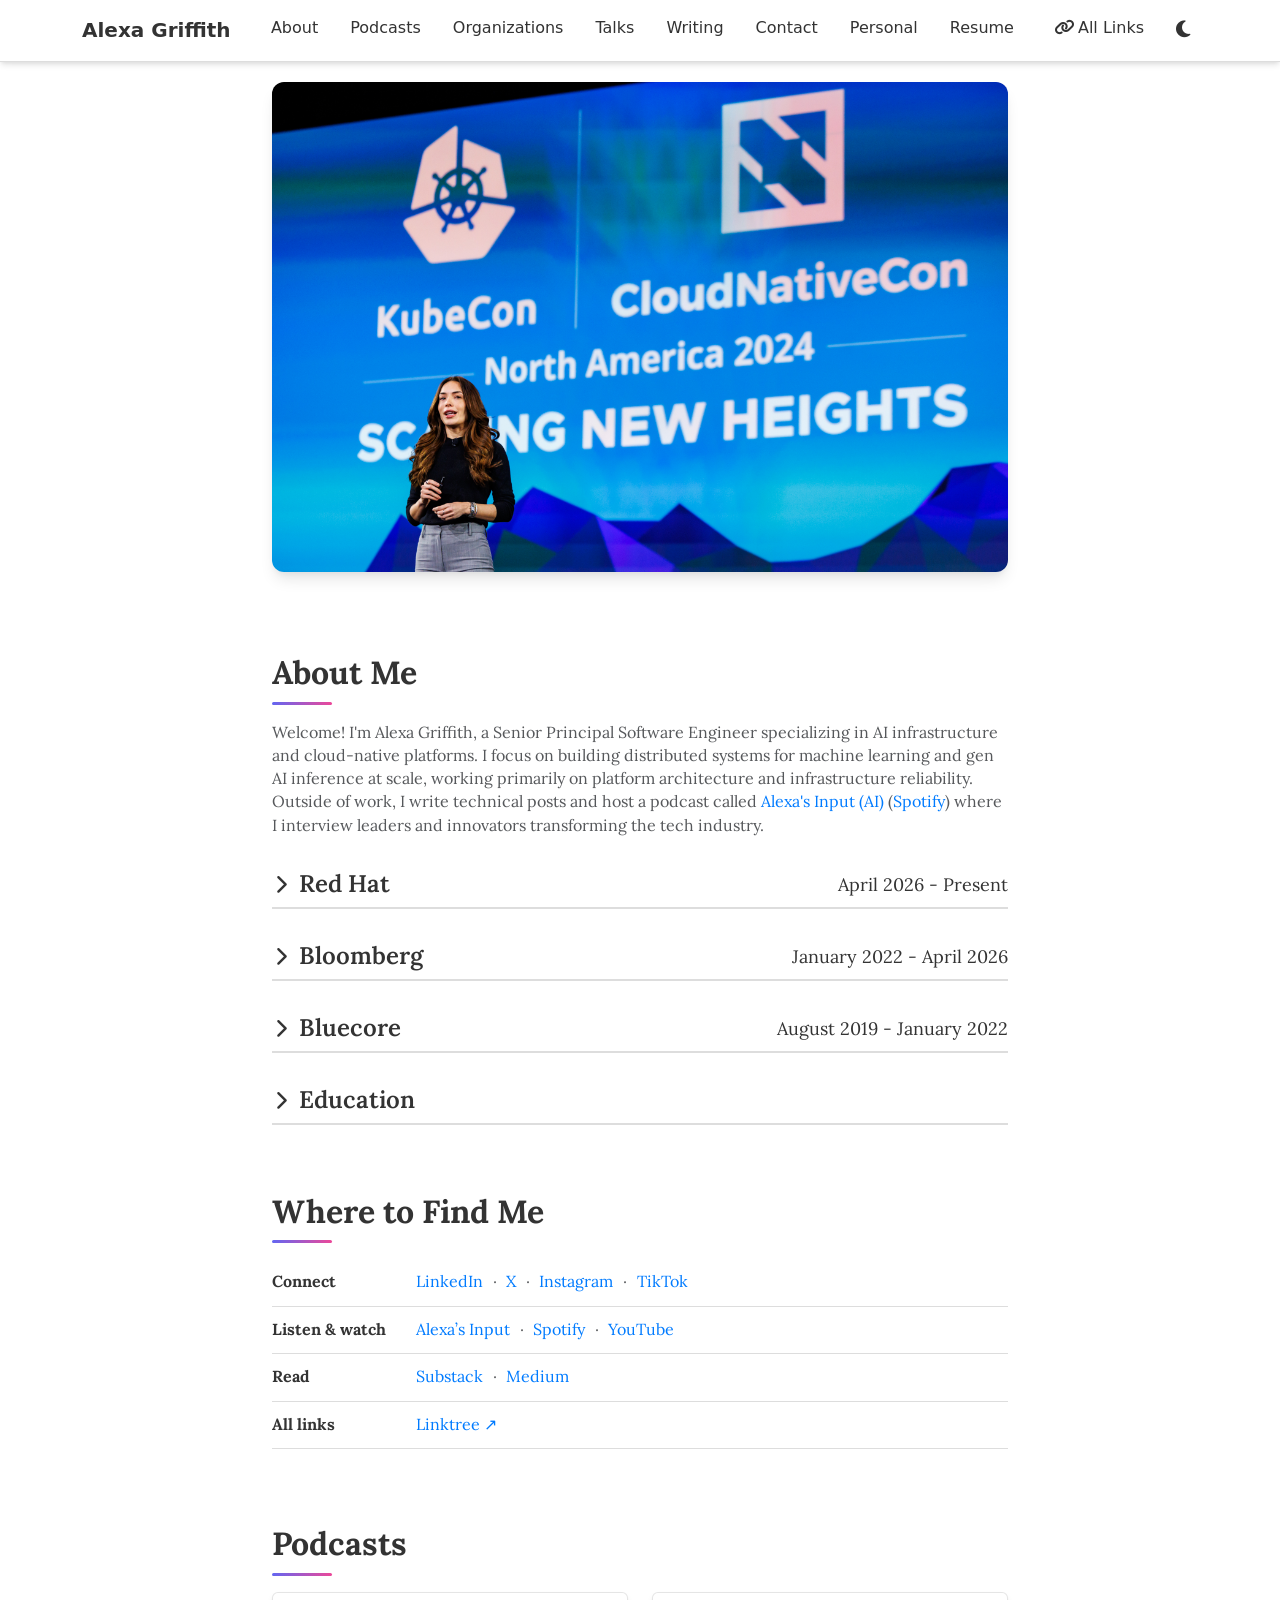
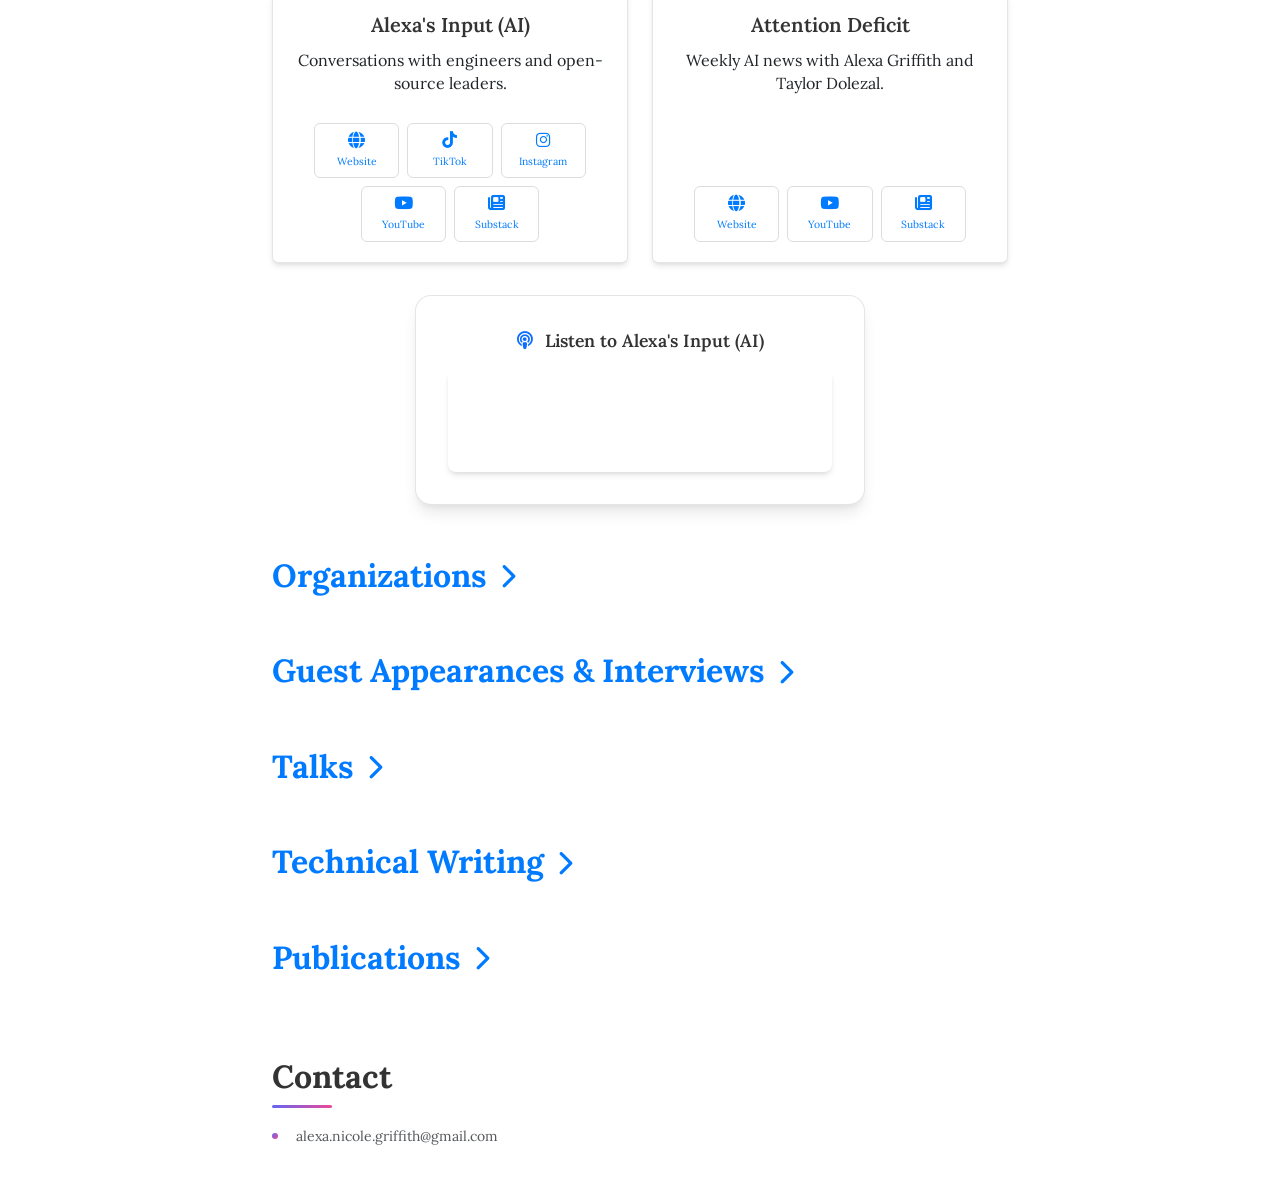
==== index.html @ c09c1764 "Center podcast cards and balance social button rows" ====
<!DOCTYPE html>
<html lang="en">

<head>
    <meta charset="utf-8">
    <meta name="viewport" content="width=device-width, initial-scale=1.0, shrink-to-fit=no">
    <title>Alexa Griffith - Senior Principal Software Engineer | Red Hat AI Infrastructure</title>

    <!-- SEO Meta Tags -->
    <link rel="canonical" href="https://alexagriffith.com/">
    <meta name="description" content="Alexa Griffith is a Senior Principal Software Engineer at Red Hat specializing in AI infrastructure and distributed systems. CNCF TAG Infrastructure Tech Lead, KServe core contributor, conference keynote speaker, and host of Alexa's Input (AI) podcast.">
    <meta name="keywords" content="Alexa Griffith, AI Infrastructure, KServe, Kubernetes, Cloud Native, CNCF, Red Hat, Machine Learning, GenAI, LLM Inference, vLLM, Envoy AI Gateway, Platform Engineering, Distributed Systems">
    <meta name="author" content="Alexa Griffith">
    <meta name="robots" content="index, follow">

    <!-- Open Graph / Facebook -->
    <meta property="og:type" content="website">
    <meta property="og:url" content="https://alexagriffith.com/">
    <meta property="og:title" content="Alexa Griffith - AI Platform Engineer">
    <meta property="og:description" content="Senior Principal Software Engineer at Red Hat. Forward Deployed Engineer building production AI systems. CNCF TAG Infrastructure Tech Lead, KServe contributor, cloud-native expert.">
    <meta property="og:image" content="https://alexagriffith.com/assets/img/keynote-talking.jpg">

    <!-- Twitter -->
    <meta property="twitter:card" content="summary_large_image">
    <meta property="twitter:url" content="https://alexagriffith.com/">
    <meta property="twitter:title" content="Alexa Griffith - AI Platform Engineer">
    <meta property="twitter:description" content="Senior Principal Software Engineer at Red Hat. Forward Deployed Engineer building production AI systems. CNCF TAG Infrastructure Tech Lead, KServe contributor, cloud-native expert.">
    <meta property="twitter:image" content="https://alexagriffith.com/assets/img/keynote-talking.jpg">

    <!-- Favicons -->
    <link rel="icon" type="image/png" href="/favicon.png">
    <link rel="apple-touch-icon" sizes="180x180" href="/apple-touch-icon.png">

    <!-- Resource Hints for Performance -->
    <link rel="preconnect" href="https://fonts.googleapis.com">
    <link rel="preconnect" href="https://fonts.gstatic.com" crossorigin>
    <link rel="preconnect" href="https://cdn.jsdelivr.net">
    <link rel="dns-prefetch" href="https://cdnjs.cloudflare.com">

    <!-- Stylesheets -->
    <link href="https://cdn.jsdelivr.net/npm/bootstrap@5.3.3/dist/css/bootstrap.min.css" rel="stylesheet" integrity="sha384-QWTKZyjpPEjISv5WaRU9OFeRpok6YctnYmDr5pNlyT2bRjXh0JMhjY6hW+ALEwIH" crossorigin="anonymous">
    <link rel="stylesheet" href="https://cdnjs.cloudflare.com/ajax/libs/font-awesome/6.5.1/css/all.min.css" integrity="sha512-DTOQO9RWCH3ppGqcWaEA1BIZOC6xxalwEsw9c2QQeAIftl+Vegovlnee1c9QX4TctnWMn13TZye+giMm8e2LwA==" crossorigin="anonymous" referrerpolicy="no-referrer">
    <link rel="stylesheet" href="https://fonts.googleapis.com/css?family=Lora&display=swap">
    <link rel="stylesheet" href="assets/css/Article-Clean.css?v=20260914-balanced-icons">
    <link rel="stylesheet" href="assets/css/styles.css">

    <!-- Prevent flash of light mode on page load -->
    <script>
        (function() {
            const theme = localStorage.getItem('theme') ||
                         (window.matchMedia('(prefers-color-scheme: dark)').matches ? 'dark' : 'light');
            document.documentElement.setAttribute('data-bs-theme', theme);
        })();
    </script>

    <!-- Schema.org Structured Data -->
    <script type="application/ld+json">
    {
      "@context": "https://schema.org",
      "@type": "Person",
      "name": "Alexa Griffith",
      "alternateName": ["Alexa Nicole Griffith"],
      "jobTitle": "Senior Principal Software Engineer",
      "description": "Senior Principal Software Engineer specializing in AI infrastructure, cloud-native platforms, and machine learning systems at scale. CNCF TAG Infrastructure Tech Lead, KServe contributor, conference speaker, and technical podcast host.",
      "worksFor": {
        "@type": "Organization",
        "name": "Red Hat",
        "sameAs": "https://www.redhat.com"
      },
      "url": "https://alexagriffith.com",
      "image": "https://alexagriffith.com/assets/img/keynote-talking.jpg",
      "sameAs": [
        "https://www.linkedin.com/in/alexa-griffith/",
        "https://github.com/alexagriffith",
        "https://x.com/alexa_griffith_",
        "https://www.youtube.com/@alexasinput",
        "https://medium.com/@alexagriffith",
        "https://alexasinput.substack.com",
        "https://alexasinputai.com",
        "https://linktr.ee/alexagriffith"
      ],
      "knowsAbout": [
        "Artificial Intelligence",
        "AI Infrastructure",
        "Machine Learning",
        "GenAI",
        "LLM Inference",
        "Kubernetes",
        "KServe",
        "Cloud Native Computing",
        "Distributed Systems",
        "Software Engineering",
        "Envoy Gateway",
        "vLLM",
        "Platform Engineering"
      ],
      "hasOccupation": {
        "@type": "Occupation",
        "name": "Software Engineer",
        "occupationalCategory": "15-1252.00",
        "skills": "AI Infrastructure, Kubernetes, Distributed Systems, Machine Learning, GenAI"
      },
      "alumniOf": {
        "@type": "CollegeOrUniversity",
        "name": "University of Tennessee, Knoxville",
        "sameAs": "https://www.utk.edu"
      },
      "email": "alexa.nicole.griffith@gmail.com",
      "award": [
        "CNCF TAG Infrastructure Tech Lead",
        "SETCA 2019 Poster Award"
      ]
    }
    </script>
</head>

<body id="top">
    <!-- Skip to main content link for accessibility -->
    <a href="#main-content" class="skip-link visually-hidden-focusable">Skip to main content</a>

    <!-- Sticky Navigation Bar -->
    <nav class="navbar navbar-expand-lg sticky-top" id="mainNav">
        <div class="container">
            <a class="navbar-brand" href="#top">Alexa Griffith</a>
            <button class="navbar-toggler" type="button" data-bs-toggle="collapse" data-bs-target="#navbarNav" aria-controls="navbarNav" aria-expanded="false" aria-label="Toggle navigation">
                <span class="navbar-toggler-icon"></span>
            </button>
            <div class="collapse navbar-collapse" id="navbarNav">
                <ul class="navbar-nav ms-auto">
                    <li class="nav-item"><a class="nav-link" href="#about">About</a></li>
                    <li class="nav-item"><a class="nav-link" href="#podcasts">Podcasts</a></li>
                    <li class="nav-item"><a class="nav-link" href="#organizations">Organizations</a></li>
                    <li class="nav-item"><a class="nav-link" href="#talks">Talks</a></li>
                    <li class="nav-item"><a class="nav-link" href="#writing">Writing</a></li>
                    <li class="nav-item"><a class="nav-link" href="#contact">Contact</a></li>
                    <li class="nav-item"><a class="nav-link" href="personal.html">Personal</a></li>
                    <li class="nav-item"><a class="nav-link" href="resume.html">Resume</a></li>
                    <li class="nav-item"><a class="nav-link btn btn-outline-primary btn-sm ms-2 px-3" href="https://linktr.ee/alexagriffith" target="_blank" rel="noopener"><i class="fas fa-link me-1"></i>All Links</a></li>
                    <li class="nav-item">
                        <button class="btn btn-sm" onclick="toggleTheme()" id="themeToggle" aria-label="Toggle dark mode">
                            <i class="fas fa-moon"></i>
                        </button>
                    </li>
                </ul>
            </div>
        </div>
    </nav>

    <div class="article-clean" role="main" id="main-content">
        <div class="container">
            <div class="row">
                <div class="col-lg-10 col-xl-8 offset-lg-1 offset-xl-2">
                    <div class="intro">
                        <img class="img-fluid" src="assets/img/keynote-talking.jpg" alt="Alexa Griffith speaking at a conference">
                    </div>
                    <div class="text">
                        <h2 id="about">About Me</h2>
                        <p> Welcome! I'm Alexa Griffith, a Senior Principal Software Engineer specializing in AI infrastructure and cloud-native platforms. I focus on building distributed systems for machine learning and gen AI inference at scale, working primarily on platform architecture and infrastructure reliability. Outside of work, I write technical posts and host a podcast called <a href="https://alexasinputai.com">Alexa's Input (AI)</a> (<a href="https://open.spotify.com/show/1tnV8Qk6SEw1Dr9Tqikr0H">Spotify</a>) where I interview leaders and innovators transforming the tech industry. </p>

                        <h3><button class="section-toggle about-toggle" type="button" data-bs-toggle="collapse" data-bs-target="#redHatContent" aria-expanded="false" aria-controls="redHatContent"><i class="fas fa-chevron-down toggle-icon" aria-hidden="true"></i> Red Hat <span class="experience-date">April 2026 - Present</span></button></h3>
                        <div class="collapse" id="redHatContent">
                            <p> I'm currently at Red Hat as a Senior Principal Software Engineer and Forward Deployed Engineer, working directly with engineering teams to design, optimize, and operate production AI systems in real-world environments. I build and deploy large-scale LLM inference systems, focusing on distributed serving, optimization, and inference infrastructure using open source tools like <a href="https://github.com/vllm-project/vllm">vLLM</a>, <a href="https://llm-d.ai/">llm-d</a>, <a href="https://github.com/kserve/kserve">KServe</a>, and <a href="https://theagentrouter.ai/">Envoy AI Gateway</a>. </p>
                        </div>

                        <h3><button class="section-toggle about-toggle" type="button" data-bs-toggle="collapse" data-bs-target="#bloombergContent" aria-expanded="false" aria-controls="bloombergContent"><i class="fas fa-chevron-down toggle-icon" aria-hidden="true"></i> Bloomberg <span class="experience-date">January 2022 - April 2026</span></button></h3>
                        <div class="collapse" id="bloombergContent">
                            <p> At Bloomberg, I was on the AI Inference Platform team, focused on building platforms that help teams deploy and serve machine learning and gen AI models at scale. My main work involved <a href="https://github.com/kserve/kserve">KServe</a>, a CNCF project for serving predictive and GenAI models on Kubernetes, and <a href="https://theagentrouter.ai/">Envoy AI Gateway</a>, which manages traffic routing for AI services. </p>
                        </div>

                        <h3><button class="section-toggle about-toggle" type="button" data-bs-toggle="collapse" data-bs-target="#bluecoreContent" aria-expanded="false" aria-controls="bluecoreContent"><i class="fas fa-chevron-down toggle-icon" aria-hidden="true"></i> Bluecore <span class="experience-date">August 2019 - January 2022</span></button></h3>
                        <div class="collapse" id="bluecoreContent">
                            <p> At Bluecore in NYC, I started out helping data scientists operationalize their models. I maintained Airflow, built DAG workflows, and worked on their recommendations service. Later, I joined a new Analytics Infrastructure team where I built a high-throughput, low-latency Go API on Kubernetes, implemented authentication for microservices, and designed and built features for the streaming platform. </p>
                        </div>

                        <h3><button class="section-toggle about-toggle" type="button" data-bs-toggle="collapse" data-bs-target="#educationContent" aria-expanded="false" aria-controls="educationContent"><i class="fas fa-chevron-down toggle-icon" aria-hidden="true"></i> Education</button></h3>
                        <div class="collapse" id="educationContent">
                            <p> I graduated magna cum laude in Honors Chemistry (American Chemical Society certified) and a minor in Spanish from the University of Tennessee, Knoxville in May 2019. I was a Melaven-Rhenium Scholar and <a href="https://studentsuccess.utk.edu/urf/getting-started/find-opportunities/meet-the-2017-research-in-arts-scholars/">2017 Research in Arts Scholar</a>. During undergrad, I worked on computational chemistry research with <a href="https://vogiatzis.utk.edu/">Dr. Konstantinos Vogiatzis</a>, focusing on quantum chemistry methods and computational modeling. I conducted interdisciplinary research on the chemistry of blue pigments inspired by studying art history in Paris. I also interned at Oak Ridge National Lab through the <a href="https://science.osti.gov/wdts/suli">DOE SULI program</a> with <a href="https://www.ornl.gov/staff-profile/dmytro-bykov">Dr. Dmytro Bykov</a>, where my research on enzyme catalysis resulted in a <a href="https://pubs.rsc.org/en/content/articlelanding/2022/cp/d2cp02124b">published paper in Physical Chemistry Chemical Physics</a> and won a <a href="https://chem.utk.edu/chemistry-department-hosts-2019-setca-meeting/">SETCA 2019 Poster Award</a>, and at Technische Universität Kaiserslautern in Germany through the <a href="https://www.daad.de/rise/en/rise-germany/find-an-internship/">DAAD RISE program</a> with the <a href="https://chem.rptu.de/en/wgs/ag-van-wuellen">van Wüllen research group</a>. </p>
                        </div>

                        <h2>Where to Find Me</h2>
                        <table class="find-me-table" aria-label="Where to find Alexa Griffith">
                            <tbody>
                                <tr><th scope="row">Connect</th><td><a href="https://www.linkedin.com/in/alexa-griffith/">LinkedIn</a> <span aria-hidden="true">·</span> <a href="https://x.com/alexa_griffith_">X</a> <span aria-hidden="true">·</span> <a href="https://www.instagram.com/alexasinput/">Instagram</a> <span aria-hidden="true">·</span> <a href="https://www.tiktok.com/@alexasinput">TikTok</a></td></tr>
                                <tr><th scope="row">Listen &amp; watch</th><td><a href="https://alexasinputai.com">Alexa’s Input</a> <span aria-hidden="true">·</span> <a href="https://open.spotify.com/show/1tnV8Qk6SEw1Dr9Tqikr0H">Spotify</a> <span aria-hidden="true">·</span> <a href="https://www.youtube.com/@alexasinput">YouTube</a></td></tr>
                                <tr><th scope="row">Read</th><td><a href="https://alexasinput.substack.com">Substack</a> <span aria-hidden="true">·</span> <a href="https://medium.com/@alexagriffith">Medium</a></td></tr>
                                <tr><th scope="row">All links</th><td><a href="https://linktr.ee/alexagriffith">Linktree ↗</a></td></tr>
                            </tbody>
                        </table>

                        <h2 id="podcasts">Podcasts</h2>
                        <div class="podcast-cards">
                            <section class="card" aria-labelledby="alexas-input-title">
                                <div class="card-body">
                                    <h3 class="card-title" id="alexas-input-title">Alexa's Input (AI)</h3>
                                    <p>Conversations with engineers and open-source leaders.</p>
                                    <div class="podcast-socials" aria-label="Alexa&#x27;s Input links">
                                        <a href="https://alexasinputai.com" class="podcast-social" aria-label="Alexa&#x27;s Input on Website" title="Website"><i class="fas fa-globe" aria-hidden="true"></i><span>Website</span></a>
                                        <a href="https://www.tiktok.com/@alexasinput" class="podcast-social" aria-label="Alexa&#x27;s Input on TikTok" title="TikTok"><i class="fab fa-tiktok" aria-hidden="true"></i><span>TikTok</span></a>
                                        <a href="https://www.instagram.com/alexasinput/" class="podcast-social" aria-label="Alexa&#x27;s Input on Instagram" title="Instagram"><i class="fab fa-instagram" aria-hidden="true"></i><span>Instagram</span></a>
                                        <a href="https://www.youtube.com/@alexasinput" class="podcast-social" aria-label="Alexa&#x27;s Input on YouTube" title="YouTube"><i class="fab fa-youtube" aria-hidden="true"></i><span>YouTube</span></a>
                                        <a href="https://alexasinput.substack.com" class="podcast-social" aria-label="Alexa&#x27;s Input on Substack" title="Substack"><i class="fas fa-newspaper" aria-hidden="true"></i><span>Substack</span></a>
                                    </div>
                                </div>
                            </section>
                            <section class="card" aria-labelledby="attention-deficit-title">
                                <div class="card-body">
                                    <h3 class="card-title" id="attention-deficit-title">Attention Deficit</h3>
                                    <p>Weekly AI news with Alexa Griffith and Taylor Dolezal.</p>
                                    <div class="podcast-socials" aria-label="Attention Deficit links">
                                        <a href="https://attentiondeficit.ai" class="podcast-social" aria-label="Attention Deficit on Website" title="Website"><i class="fas fa-globe" aria-hidden="true"></i><span>Website</span></a>
                                        <a href="https://www.youtube.com/@AttentionDeficitAI" class="podcast-social" aria-label="Attention Deficit on YouTube" title="YouTube"><i class="fab fa-youtube" aria-hidden="true"></i><span>YouTube</span></a>
                                        <a href="https://attentiondeficitpod.substack.com" class="podcast-social" aria-label="Attention Deficit on Substack" title="Substack"><i class="fas fa-newspaper" aria-hidden="true"></i><span>Substack</span></a>
                                    </div>
                                </div>
                            </section>
                        </div>
                        <div class="podcast-embed-container">
                            <div class="podcast-embed-card">
                                <div class="podcast-embed-header mb-3">
                                    <i class="fas fa-podcast text-primary" aria-hidden="true"></i>
                                    <span class="ms-2 fw-semibold">Listen to Alexa's Input (AI)</span>
                                </div>
                                <iframe title="Listen to Alexa's Input (AI)" src="https://anchor.fm/alexagriffith/embed" height="102" width="100%" loading="lazy" class="podcast-player"></iframe>
                            </div>
                        </div>

                        <h2 id="organizations">
                            <a class="section-toggle" data-bs-toggle="collapse" href="#organizationsContent" role="button" aria-expanded="false" aria-controls="organizationsContent">
                                Organizations <i class="fas fa-chevron-down toggle-icon"></i>
                            </a>
                        </h2>
                        <div class="collapse" id="organizationsContent">
                            <ul>
                                <li> <a href="https://merge-forward.github.io/ambassador/ambassadors/alexa-griffith.html"> Ambassador - Merge Forward </a> </li>
                                <li> <a href="https://tetrate.ai/buildathon"> Judge - Tetrate Buildathon (June 2026)  </a> </li>
                                <li> <a href="https://events.linuxfoundation.org/kubecon-cloudnativecon-north-america/"> Program Committee Member - Cloud Native AI + Inference Day (KubeCon + CloudNativeCon NA 2026)  </a> </li>
                                <li> <a href="https://www.lfopensource.cn/kubecon-cloudnativecon-openinfra-summit-pytorch-conference-china/"> Program Committee Member - AI + ML + Agentic AI + Data Systems Track (KubeCon + CloudNativeCon + OpenInfra Summit + PyTorch Conference China 2026)  </a> </li>
                                <li> <a href="https://events.linuxfoundation.org/kubecon-cloudnativecon-japan/"> Program Committee Member - AI + ML Track (Kubecon Japan 2026)  </a> </li>
                                <li> <a href="https://events.linuxfoundation.org/kubecon-cloudnativecon-europe/co-located-events/cloud-native-ai-kubeflow-day/"> Program Committee Member - Cloud Native AI + Kubeflow Day (Kubecon EU 2026)  </a> </li>
                                <li> <a href="https://github.com/cncf/toc/issues/1656#issuecomment-3103602987"> Technical Advisory Group (TAG) Infrastructure Tech Lead - CNCF  </a> </li>
                                <li> Advisory Panel Member - Cloud Native Platform Engineer (CNPE) Advisory Council </li>
                                <li> <a href="https://community.cncf.io/events/details/cncf-virtual-project-events-hosted-by-cncf-presents-virtual-envoycon-2025/"> Program Committee Member - EnvoyCon (Virtual) </a> </li>
                                <li> <a href="https://events.linuxfoundation.org/kubecon-cloudnativecon-north-america/co-located-events/cloud-native-kubernetes-ai-day/"> Program Committee Member - Cloud Native + Kubernetes AI Day (Kubecon NA 2025)  </a> </li>
                                <li> <a href="https://www.cncf.io/blog/2025/06/15/introducing-the-certified-cloud-native-platform-engineering-associate-cnpa-community-driven-certification-for-platform-engineers/"> Lead Subject Matter Expert - Cloud Native Platform Associate (CNPA) Advisory Council  </a> </li>
                            </ul>
                        </div>

                        <h2>
                            <a class="section-toggle" data-bs-toggle="collapse" href="#interviewsContent" role="button" aria-expanded="false" aria-controls="interviewsContent">
                                Guest Appearances & Interviews <i class="fas fa-chevron-down toggle-icon"></i>
                            </a>
                        </h2>
                        <div class="collapse" id="interviewsContent">
                            <ul>
                                <li> <a href="https://www.youtube.com/watch?v=Na25Ed-tAR8"> From Computational Chemistry to AI at Scale: Building Real AI Infrastructure [AI in NYC Show] </a> </li>
                                <li> <a href="https://youtu.be/SWtV2BxkA5s?si=LoXK2I_QgCP7vk3H">  Navigating the AI Era at Bloomberg [The AI Kubernetes Show] </a> </li>
                                <li> <a href="https://home.mlops.community/public/videos/kubernetes-ai-gateways-and-the-future-of-mlops"> Kubernetes, AI Gateways, and the Future of MLOps // Alexa Griffith // MLOps Podcast #294 </a> </li>
                                <li> <a href="https://youtu.be/v1LNHBkX7pI?si=rL4M8Q3OigGVrE-p"> The Road to KubeCon NA 2024: Alexa Griffith </a> </li>
                            </ul>
                        </div>

                        <h2 id="talks">
                            <a class="section-toggle" data-bs-toggle="collapse" href="#talksContent" role="button" aria-expanded="false" aria-controls="talksContent">
                                Talks <i class="fas fa-chevron-down toggle-icon"></i>
                            </a>
                        </h2>

                        <div class="collapse" id="talksContent">
                        <h3>2026</h3>
                        <ul>
                            <li> Fork Yeah: Choosing Your Own Adventure in Open Source - Alexa Griffith [Women+ in Open Source Forum, New York] </li>
                            <li> Embracing the Cringe: 7 Lessons from 70 Interviews - Alexa Griffith [Red Hat EMEA Remote Site Committee Lightning Talks] </li>
                            <li> <a href="https://www.meetup.com/new-york-site-reliability-engineering-tech-talks/events/313566093/?eventOrigin=group_calendar"> Dashboards & Dragons: Reliability Magic for AI Platforms - Alexa Griffith & Sal Furino </a> [Google SRE Meetup] </li>
                            <li> Tools Powering the Age of GenAI - Erica Hughberg (Tetrate) & Alexa Griffith (Red Hat) [Datum Alt Cloud Meetup] </li>
                        </ul>

                        <h3>2025</h3>
                        <ul>
                            <li> <a href="https://youtu.be/nlTk5q3MPZ4?si=Ok3uR2SYol5wtFlk"> Inference Awakens: Tools for the Age of GenAI - Alexa Griffith & Erica Hughberg </a> [Kubecon NA] </li>
                            <li> <a href="https://youtu.be/aWMB_7ksbkc?si=gqLnLJ8ZlG3T93Tk"> Dashboards & Dragons: Reliability Magic for AI Platforms - Alexa Griffith & Sal Furino </a> [SRECon EU] </li>
                            <li> <a href="https://youtu.be/TSub3PFwXPk?si=pX316dglzpUMcdlQ"> Keynote: Platform Alchemy: Transforming Kubernetes Into Generative AI Gold </a> [Kubecon Japan] </li>
                            <li> <a href="https://youtu.be/_9hZJXK6wrU?si=A8Wh7VW6q7KoOBSb"> Dashboards Dragons: Crafting SLOs To Tame the AI Platform Chaos - Alexa Griffith & Gavin Li </a> [KubeCrash Spring] </li>
                            <li> <a href="https://youtu.be/ngz-ZlvtZNs?si=WjhmbYqvl19nnZF8"> Serving the Future: KServe’s Next Chapter Hosting LLMs & GenAI Models - Alexa Griffith & Tessa Pham </a> [Kubecon EU AI Day] </li>
                            <li> <a href="https://youtu.be/8ta_zFiUG1s?si=ta7c_pibLHxjqydC"> The Explorer’s Guide To Cloud Native GenAI Platform Engineering - Max Körbächer & Alexa Griffith </a> [Kubecon EU] </li>
                            <li> <a href="https://youtu.be/KyoxaAtHi-c?si=E2ZJKVONZwl8SYcx"> Dashboards & Dragons: Crafting SLOs To Tame the AI Platform Chaos - Alexa Griffith & Ankita Chaudhari </a> [Kubecon EU] </li>
                        </ul>

                        <h3>2024</h3>
                        <ul>
                            <li> <a href="https://www.youtube.com/watch?v=do1viOk8nok"> Keynote: Centralizing & Simplifying Enterprise AI Workflows with Envoy AI Gateway </a> [Kubecon NA] </li>
                            <li> <a href="https://www.youtube.com/watch?v=a84mwXicpdc">  The Hitchhiker’s Guide to Kubernetes Platforms: Don’t Panic, Just Launch! </a> [Kubecon EU AI Day] </li>
                        </ul>

                        <h3>2023</h3>
                        <ul>
                            <li> <a href="https://youtu.be/Yg58lp_R0R4"> Kubernetes Wonderland: Adventures in Platform Building </a> [Kubecon China] </li>
                            <li> <a href="https://gracehoppercelebration.com/embed/"> Open Source Day Project: KServe </a> [Grace Hopper] </li>
                            <li> <a href="https://www.youtube.com/watch?v=f6jMix46ZD8"> Red Light, Green Light: Traffic Security in the Service Mesh with Istio </a> [Kubecon EU] </li>
                        </ul>

                        <h3>2022</h3>
                        <ul>
                            <li> <a href="https://www.youtube.com/watch?v=FX6naJLaq2Y"> Exploring ML Model Serving with KServe (with fun drawings) </a> [Kubecon EU] </li>
                        </ul>

                        <h3>2020</h3>
                        <ul>
                            <li> <a href="https://www.youtube.com/watch?v=K7SciFbITGo"> Using Google Cloud to serve 10,000s of personalized recs per second </a> [GCP Next] </li>
                        </ul>
                        </div>

                        <h2 id="writing">
                            <a class="section-toggle" data-bs-toggle="collapse" href="#writingContent" role="button" aria-expanded="false" aria-controls="writingContent">
                                Technical Writing <i class="fas fa-chevron-down toggle-icon"></i>
                            </a>
                        </h2>
                        <div class="collapse" id="writingContent">
                        <p><a href="https://developers.redhat.com/author/alexa-griffith" target="_blank" rel="noopener">All articles on Red Hat Developer <i class="fas fa-arrow-right"></i></a></p>
                        <ul>
                            <li> <a href="https://developers.redhat.com/articles/2026/08/05/trace-kubernetes-resources-llm-d-model-serving"> Trace Kubernetes Resources for llm-d Model Serving </a> [August 2026] </li>
                            <li> <a href="https://developers.redhat.com/articles/2026/06/16/red-hat-ai-inference-amazon-eks-kubernetes-resources"> Inside Red Hat AI Inference on EKS: Understanding the Kubernetes Resources </a> [June 2026] </li>
                            <li> <a href="https://theagentrouter.ai/blog/envoy-ai-gateway-reference-architecture/"> A Reference Architecture for Adopters of Envoy AI Gateway </a> [July 2025] </li>
                            <li> <a href="https://kserve.github.io/website/0.15/blog/articles/2025-05-27-KServe-0.15-release/"> Announcing KServe v0.15: Advancing Generative AI Model Serving </a> [June 2025] </li>
                            <li> <a href="https://news.mlops.community/deliveries/dgTGyQkDANjOA9fOAwGUK0pWE05LpZPjFUjGkr0="> Trend and Vibes for 2025 (MLOps newsletter feature) </a> [January 2025] </li>
                            <li> <a href="https://lfaidata.foundation/blog/2022/02/24/kserve-joins-lf-ai-data-as-new-incubation-project/"> KServe Joins LF AI & Data as New Incubation Project </a> [February 2022] </li>
                            <li> <a href="https://medium.com/@alexagriffith/top-podcast-episodes-2021-a2d1131b0beb"> Top Podcast Episodes 2021 </a> [January 2022] </li>
                            <li> <a href="https://blog.alexagriffith.com/2021/11/a-lesson-learned-on-grpc-client-side.html"> A Lesson Learned on gRPC Client Side Load Balancing </a> [ November 2021 ] </li>
                            <li> <a href="https://medium.com/bluecore-engineering/learnings-from-building-a-mission-critical-api-43b1cd6c54ce">  Learnings from Building a Mission-Critical API </a> [ July 2021 ] </li>
                            <li> <a href="https://blog.alexagriffith.com/2021/05/a-lesson-learned-on-gos-context-using.html">  A Lesson Learned on Go's Context </a> [ May 2021 ] </li>
                            <li> <a href="https://betterprogramming.pub/distributed-locking-for-micro-batch-processing-preventing-resource-starvation-f3570b5df859"> Distributed Locking for Micro-Batch Processing: Preventing Resource Starvation </a> [ Jan 2021 ] </li>
                            <li> <a href="https://medium.com/bluecore-engineering/deciding-between-row-and-columnar-stores-why-we-chose-both-3a675dab4087"> Deciding between Row- and Columnar-Stores | Why We Chose Both </a> [ August 2020 ]</li>
                            <li> <a href="https://medium.com/swlh/how-data-is-stored-down-the-rabbit-hole-976a46347726"> How Data Is Stored: Down the Rabbit Hole </a> [ July 2020 ] </li>
                            <li> <a href="https://towardsdatascience.com/airflow-how-and-when-to-use-it-advanced-238ea6b63f13"> Airflow: how and when to use it (Advanced) </a> [ May 2020 ] </li>
                            <li> <a href="https://towardsdatascience.com/airflow-how-and-when-to-use-it-2e07108ac9f5"> Airflow: how and when to use it </a> [ May 2020 ] </li>
                            <li> <a href="https://medium.com/bluecore-engineering/using-google-cloud-to-serve-10-000s-of-personalized-recs-per-second-d86b7cf6b6da"> Using Google Cloud to Serve 10,000s of Personalized Recs Per Second </a> [ May 2020 ] </li>
                            <li> <a href="https://medium.com/swlh/making-airflow-pods-use-a-private-google-cloudsql-connection-3be8382ac525"> Making Airflow Pods Use a Private Google Cloud SQL Connection </a> [ April 2020 ] </li>
                            <li> <a href="https://medium.com/bluecore-engineering/kubernetes-pod-logging-in-the-airflow-ui-ed9ca6f37e9d"> Kubernetes Pod Logging in the Airflow UI </a> [ December 2019 ] </li> 
                            <li> <a href="https://blog.alexagriffith.com/2019/10/using-radix-in-golang-basic-examples.html"> Using Radix in Golang: Creating & Testing a Redis Client </a> [ October 2019 ] </li>
                        </ul>
                        </div>

                        <h2>
                            <a class="section-toggle" data-bs-toggle="collapse" href="#publicationsContent" role="button" aria-expanded="false" aria-controls="publicationsContent">
                                Publications <i class="fas fa-chevron-down toggle-icon"></i>
                            </a>
                        </h2>
                        <div class="collapse" id="publicationsContent">
                        <ul>
                            <li> <a href="https://pubs.rsc.org/en/content/articlelanding/2022/cp/d2cp02124b"> [Fe4S4] cubane in sulfite reductases: new insights into bonding properties and reactivity </a> (<a href="https://chem.utk.edu/chemistry-department-hosts-2019-setca-meeting/">SETCA 2019 Poster Award</a>)</li>
                            <li> <a href="https://voljournals.utk.edu/utk_chanhonoproj/2268/"> Computational Studies of Small Molecule Activation in Catalysis and Green Chemistry </a></li>
                            <li> <a href="https://wellsinternationalfoundation.org/art-and-chemistry-project-beauford-delaneys-influence/"> Art and Chemistry Project: Beauford Delaney's Influence </a></li>
                        </ul>
                        </div>

                        <h2 id="contact">Contact</h2>
                        <ul>
                            <li> alexa.nicole.griffith@gmail.com </li>
                        </ul>
                          
                                           
                    </div>
                </div>
            </div>
        </div>
    </div>

    <!-- Back to Top Button -->
    <button id="backToTop" class="btn btn-primary" onclick="window.scrollTo({top: 0, behavior: 'smooth'})" aria-label="Back to top" style="display: none;">
        <i class="fas fa-arrow-up"></i>
    </button>

    <script src="https://cdn.jsdelivr.net/npm/bootstrap@5.3.3/dist/js/bootstrap.bundle.min.js" integrity="sha384-YvpcrYf0tY3lHB60NNkmXc5s9fDVZLESaAA55NDzOxhy9GkcIdslK1eN7N6jIeHz" crossorigin="anonymous"></script>
    <script src="assets/js/theme-toggle.js"></script>
</body>

</html>
---- assets/css/Article-Clean.css ----
/* Smooth Scrolling */
html {
  scroll-behavior: smooth;
  scroll-padding-top: 90px; /* Account for sticky nav height */
}

/* CSS Variables for Light/Dark Mode */
:root {
  --primary-text: #56585b;
  --secondary-text: #929292;
  --heading-color: #333;
  --bg-color: #fff;
  --link-color: #007bff;
  --link-hover: #0056b3;
  --border-color: #ddd;
  --nav-bg: rgba(255, 255, 255, 0.9);
  --nav-text: #333;
  --card-bg: #fff;
  --card-border: rgba(0, 0, 0, 0.1);
  --gradient-start: #6366f1;
  --gradient-end: #ec4899;
}

[data-bs-theme="dark"] {
  --primary-text: #e0e0e0;
  --secondary-text: #b0b0b0;
  --heading-color: #f0f0f0;
  --bg-color: #0f1117;
  --link-color: #66b3ff;
  --link-hover: #99ccff;
  --border-color: rgba(255, 255, 255, 0.1);
  --nav-bg: rgba(15, 17, 23, 0.8);
  --nav-text: #e0e0e0;
  --card-bg: rgba(255, 255, 255, 0.05);
  --card-border: rgba(255, 255, 255, 0.1);
  --gradient-start: #6366f1;
  --gradient-end: #ec4899;
}

/* Accessibility: Skip to content link */
.skip-link {
  position: absolute;
  top: -40px;
  left: 0;
  background: #000;
  color: #fff;
  padding: 8px;
  text-decoration: none;
  z-index: 100;
}

.skip-link:focus {
  top: 0;
}

.article-clean {
  color: var(--primary-text);
  background-color: var(--bg-color);
  font-family: 'Lora', serif;
  font-size: 14px;
  transition: background-color 0.3s ease, color 0.3s ease;
  position: relative;
  min-height: 100vh;
}

/* Mesh gradient background for dark mode */
[data-bs-theme="dark"] .article-clean::before {
  content: '';
  position: fixed;
  top: 0;
  left: 0;
  right: 0;
  bottom: 0;
  background:
    radial-gradient(at 27% 37%, rgba(99, 102, 241, 0.12) 0px, transparent 50%),
    radial-gradient(at 97% 21%, rgba(16, 185, 129, 0.08) 0px, transparent 50%),
    radial-gradient(at 52% 99%, rgba(236, 72, 153, 0.08) 0px, transparent 50%),
    radial-gradient(at 10% 29%, rgba(139, 92, 246, 0.12) 0px, transparent 50%),
    radial-gradient(at 97% 96%, rgba(59, 130, 246, 0.08) 0px, transparent 50%),
    radial-gradient(at 33% 50%, rgba(99, 102, 241, 0.12) 0px, transparent 50%),
    radial-gradient(at 79% 53%, rgba(236, 72, 153, 0.08) 0px, transparent 50%);
  pointer-events: none;
  z-index: -1;
  opacity: 0.4;
}

.article-clean .intro {
  font-size: 16px;
  margin: 0 auto 30px;
  animation: fadeInUp 0.8s ease-out;
}

@keyframes fadeInUp {
  from {
    opacity: 0;
    transform: translateY(20px);
  }
  to {
    opacity: 1;
    transform: translateY(0);
  }
}

.article-clean .intro h1 {
  font-size: 32px;
  margin-bottom: 15px;
  padding-top: 20px;
  line-height: 1.5;
  color: var(--heading-color);
  margin-top: 20px;
  font-weight: 700;
  background: linear-gradient(135deg, var(--heading-color), var(--link-color));
  background-clip: text;
  -webkit-background-clip: text;
}

[data-bs-theme="dark"] .article-clean .intro h1 {
  background: linear-gradient(135deg, #f0f0f0, #66b3ff);
  background-clip: text;
  -webkit-background-clip: text;
}

.article-clean .intro p {
  color: var(--secondary-text);
  font-size: 12px;
}

.article-clean .intro p .by {
  font-style: italic;
}

.article-clean .intro p .date {
  text-transform: uppercase;
  padding: 4px 0 4px 10px;
  margin-left: 10px;
  border-left: 1px solid var(--border-color);
}

.article-clean .intro p a {
  color: var(--heading-color);
  text-transform: uppercase;
  padding-left: 3px;
}

.article-clean .intro img {
  margin-top: 20px;
  border-radius: 12px;
  box-shadow: 0 10px 15px -3px rgba(0, 0, 0, 0.1), 0 4px 6px -2px rgba(0, 0, 0, 0.05);
  transition: transform 0.3s ease, box-shadow 0.3s ease;
}

.article-clean .intro img:hover {
  transform: scale(1.02);
  box-shadow: 0 20px 25px -5px rgba(0, 0, 0, 0.15), 0 10px 10px -5px rgba(0, 0, 0, 0.1);
}

[data-bs-theme="dark"] .article-clean .intro img {
  box-shadow: 0 10px 15px -3px rgba(0, 0, 0, 0.4), 0 4px 6px -2px rgba(0, 0, 0, 0.3);
}

[data-bs-theme="dark"] .article-clean .intro img:hover {
  box-shadow: 0 20px 25px -5px rgba(0, 0, 0, 0.5), 0 10px 10px -5px rgba(0, 0, 0, 0.4);
}

.article-clean .text p {
  margin-bottom: 20px;
  line-height: 1.45;
}

@media (min-width:768px) {
  .article-clean .text p {
    font-size: 16px;
  }
}

.article-clean .text h2 {
  margin-top: 3rem;
  margin-bottom: 1.5rem;
  line-height: 1.45;
  font-size: 1.75rem;
  font-weight: 700;
  color: var(--heading-color);
}

@media (min-width:768px) {
  .article-clean .text h2 {
    font-size: 2rem;
  }
}

.article-clean .text figure {
  text-align: center;
  margin-top: 30px;
  margin-bottom: 20px;
}

.article-clean .text figure img {
  margin-bottom: 12px;
  max-width: 100%;
}

/* Navigation Bar Styling */
#mainNav {
  background-color: var(--nav-bg);
  backdrop-filter: blur(20px) saturate(180%);
  -webkit-backdrop-filter: blur(20px) saturate(180%);
  box-shadow: 0 4px 6px -1px rgba(0, 0, 0, 0.1), 0 2px 4px -1px rgba(0, 0, 0, 0.06);
  border-bottom: 1px solid var(--border-color);
  transition: all 0.3s ease;
}

[data-bs-theme="dark"] #mainNav {
  box-shadow: 0 4px 6px -1px rgba(0, 0, 0, 0.3), 0 2px 4px -1px rgba(0, 0, 0, 0.2);
}

#mainNav .navbar-brand {
  color: var(--nav-text);
  font-weight: bold;
  font-size: 1.25rem;
}

#mainNav .navbar-brand:hover {
  color: var(--link-color);
}

#mainNav .nav-link {
  color: var(--nav-text);
  margin: 0 0.5rem;
  transition: color 0.3s ease;
}

#mainNav .nav-link:hover {
  color: var(--link-color);
}

/* Mobile menu hierarchy improvements */
@media (max-width: 991px) {
  #mainNav .navbar-brand {
    font-size: 1.5rem;
    padding-bottom: 1rem;
    border-bottom: 2px solid var(--border-color);
    margin-bottom: 1rem;
  }

  #mainNav .navbar-nav {
    gap: 0.25rem;
  }

  #mainNav .nav-item {
    border-left: 3px solid transparent;
    transition: all 0.2s ease;
  }

  #mainNav .nav-item:hover {
    border-left-color: var(--link-color);
    background: var(--card-bg);
  }

  #mainNav .nav-link {
    margin: 0;
    padding: 0.75rem 1rem;
    font-size: 1.1rem;
  }

  /* Separate Personal and Resume with subtle styling */
  #mainNav .nav-item:has(a[href="personal.html"]),
  #mainNav .nav-item:has(a[href="resume.html"]) {
    margin-top: 0.5rem;
  }

  #mainNav .nav-item:has(a[href="personal.html"]) {
    border-top: 1px solid var(--border-color);
    padding-top: 0.5rem;
  }

  #mainNav .nav-item:has(a[href="personal.html"]) .nav-link,
  #mainNav .nav-item:has(a[href="resume.html"]) .nav-link {
    font-size: 1rem;
    opacity: 0.9;
  }

  /* Theme toggle separator */
  #mainNav .nav-item:has(#themeToggle) {
    margin-top: 1rem;
    padding-top: 1rem;
    border-top: 2px solid var(--border-color);
    text-align: center;
  }

  #mainNav #themeToggle {
    font-size: 1.5rem;
    width: 50px;
    height: 50px;
    border-radius: 50%;
    background: var(--card-bg);
    border: 2px solid var(--border-color);
  }
}

#mainNav #themeToggle {
  border: none;
  background: none;
  color: var(--nav-text);
  font-size: 1.2rem;
  padding: 0.5rem;
}

#mainNav #themeToggle:hover {
  color: var(--link-color);
}

#mainNav .navbar-toggler {
  border-color: var(--border-color);
}

/* Year headers for talks section and subsections */
.text h3 {
  font-size: 1.25rem;
  color: var(--secondary-text);
  border-bottom: 2px solid var(--border-color);
  padding-bottom: 0.5rem;
  margin-top: 2rem;
  margin-bottom: 1rem;
  font-weight: 600;
}

@media (min-width:768px) {
  .text h3 {
    font-size: 1.5rem;
  }
}

/* Back to Top Button */
#backToTop {
  position: fixed;
  bottom: 30px;
  right: 30px;
  z-index: 99;
  border-radius: 50%;
  width: 50px;
  height: 50px;
  padding: 0;
  background: linear-gradient(135deg, var(--gradient-start), var(--gradient-end));
  border: none;
  box-shadow: 0 10px 15px -3px rgba(0, 0, 0, 0.3), 0 4px 6px -2px rgba(0, 0, 0, 0.2);
  transition: all 0.3s ease;
  backdrop-filter: blur(10px);
}

#backToTop:hover {
  transform: translateY(-4px) scale(1.05);
  box-shadow: 0 20px 25px -5px rgba(0, 0, 0, 0.4), 0 10px 10px -5px rgba(0, 0, 0, 0.3);
}

[data-bs-theme="dark"] #backToTop {
  background: linear-gradient(135deg, rgba(99, 102, 241, 0.8), rgba(236, 72, 153, 0.8));
  box-shadow: 0 10px 15px -3px rgba(99, 102, 241, 0.3), 0 4px 6px -2px rgba(236, 72, 153, 0.2);
}

[data-bs-theme="dark"] #backToTop:hover {
  box-shadow: 0 20px 25px -5px rgba(99, 102, 241, 0.4), 0 10px 10px -5px rgba(236, 72, 153, 0.3);
}

/* Improved typography and spacing */
.article-clean .text h2 {
  margin-top: 3rem;
  margin-bottom: 1.5rem;
  font-weight: 700;
  position: relative;
}

/* Non-collapsible headings */
.article-clean .text h2:not(:has(.section-toggle)) {
  display: inline-block;
}

/* Subtle gradient underline for non-collapsible headings */
.article-clean .text h2:not(:has(.section-toggle))::after {
  content: '';
  position: absolute;
  bottom: -8px;
  left: 0;
  width: 60px;
  height: 3px;
  background: linear-gradient(90deg, var(--gradient-start), var(--gradient-end));
  border-radius: 2px;
}

/* Collapsible headings - full width */
.article-clean .text h2:has(.section-toggle) {
  display: block;
  width: 100%;
}

.article-clean .text ul {
  margin-bottom: 2rem;
  line-height: 1.8;
}

.article-clean .text li {
  margin-bottom: 0.75rem;
}

/* Glass effect cards */
.card {
  background-color: var(--card-bg);
  border: 1px solid var(--card-border);
  backdrop-filter: blur(10px);
  -webkit-backdrop-filter: blur(10px);
  transition: all 0.3s ease;
  box-shadow: 0 4px 6px -1px rgba(0, 0, 0, 0.1), 0 2px 4px -1px rgba(0, 0, 0, 0.06);
}

.card-body {
  display: flex;
  flex-direction: column;
}

.card-body .btn {
  margin-top: auto;
}

/* Ensure button text is visible in both light and dark mode */
.btn-primary, .btn-primary:hover, .btn-primary:focus, .btn-primary:active {
  color: #fff !important;
}

[data-bs-theme="dark"] .card {
  background-color: rgba(255, 255, 255, 0.05);
  border-color: rgba(255, 255, 255, 0.1);
  box-shadow: 0 4px 6px -1px rgba(0, 0, 0, 0.3), 0 2px 4px -1px rgba(0, 0, 0, 0.2);
}

.card:hover {
  transform: translateY(-4px);
  box-shadow: 0 20px 25px -5px rgba(0, 0, 0, 0.1), 0 10px 10px -5px rgba(0, 0, 0, 0.04);
}

[data-bs-theme="dark"] .card:hover {
  background-color: rgba(255, 255, 255, 0.08);
  box-shadow: 0 20px 25px -5px rgba(0, 0, 0, 0.4), 0 10px 10px -5px rgba(0, 0, 0, 0.3);
}

.card-title {
  color: var(--heading-color);
  font-weight: 600;
}

.card-text {
  color: var(--primary-text);
}

/* Enhanced links */
.article-clean .text a {
  color: var(--link-color);
  text-decoration: none;
  transition: all 0.2s ease;
  border-bottom: 1px solid transparent;
}

.article-clean .text a:hover {
  color: var(--link-hover);
  border-bottom-color: var(--link-hover);
}

/* Social links grid layout */
.social-links-grid {
  display: flex;
  flex-wrap: wrap;
  justify-content: center;
  gap: 0.75rem;
  margin-bottom: 2rem;
  max-width: 700px;
  margin-left: auto;
  margin-right: auto;
}

.social-link {
  display: inline-flex;
  align-items: center;
  gap: 0.5rem;
  padding: 0.65rem 1.25rem;
  background: transparent;
  border: 1px solid var(--border-color);
  border-radius: 24px;
  color: var(--primary-text);
  text-decoration: none;
  transition: all 0.3s ease;
  font-size: 0.95rem;
}

.social-link i {
  font-size: 1.1rem;
  color: var(--link-color);
  transition: all 0.3s ease;
}

.social-link span {
  font-weight: 500;
}

.social-link:hover {
  transform: translateX(4px);
  background: var(--card-bg);
  border-color: var(--link-color);
  color: var(--link-hover);
  box-shadow: 0 4px 6px -1px rgba(0, 0, 0, 0.1), 0 2px 4px -1px rgba(0, 0, 0, 0.06);
}

.social-link:hover i {
  color: var(--link-hover);
}

[data-bs-theme="dark"] .social-link {
  border-color: rgba(255, 255, 255, 0.15);
}

[data-bs-theme="dark"] .social-link:hover {
  background: rgba(255, 255, 255, 0.05);
  border-color: var(--link-color);
  box-shadow: 0 4px 6px -1px rgba(0, 0, 0, 0.3), 0 2px 4px -1px rgba(0, 0, 0, 0.2);
}

/* Iframe embed styling */
iframe {
  border-radius: 8px;
  box-shadow: 0 4px 6px -1px rgba(0, 0, 0, 0.1), 0 2px 4px -1px rgba(0, 0, 0, 0.06);
}

[data-bs-theme="dark"] iframe {
  box-shadow: 0 4px 6px -1px rgba(0, 0, 0, 0.3), 0 2px 4px -1px rgba(0, 0, 0, 0.2);
}

/* Smooth content reveal on scroll */
.text > * {
  animation: fadeInUp 0.6s ease-out;
  animation-fill-mode: both;
}

.text > *:nth-child(1) { animation-delay: 0.1s; }
.text > *:nth-child(2) { animation-delay: 0.15s; }
.text > *:nth-child(3) { animation-delay: 0.2s; }

/* Better list styling */
.article-clean .text ul {
  list-style: none;
  padding-left: 0;
}

.article-clean .text ul li {
  position: relative;
  padding-left: 1.5rem;
}

.article-clean .text ul li::before {
  content: '';
  position: absolute;
  left: 0;
  top: 0.6em;
  width: 6px;
  height: 6px;
  background: linear-gradient(135deg, var(--gradient-start), var(--gradient-end));
  border-radius: 50%;
}

/* Selection color */
::selection {
  background: var(--gradient-start);
  color: white;
}

::-moz-selection {
  background: var(--gradient-start);
  color: white;
}

/* Collapsible section toggles */
.section-toggle {
  color: var(--heading-color);
  text-decoration: none;
  display: inline-flex;
  align-items: center;
  gap: 0.5rem;
  cursor: pointer;
  transition: color 0.3s ease;
}

.section-toggle:hover {
  color: var(--link-color);
}

.section-toggle .toggle-icon {
  font-size: 0.8em;
  transition: transform 0.3s ease;
}

.section-toggle[aria-expanded="false"] .toggle-icon {
  transform: rotate(-90deg);
}

.section-toggle[aria-expanded="true"] .toggle-icon {
  transform: rotate(0deg);
}

/* Smooth collapse transitions */
.collapse {
  transition: height 0.3s ease;
}

.collapsing {
  transition: height 0.3s ease;
}

/* Explore links styling */
.explore-links {
  padding: 1.5rem;
  background: var(--card-bg);
  border: 1px solid var(--card-border);
  border-radius: 12px;
  backdrop-filter: blur(10px);
  -webkit-backdrop-filter: blur(10px);
  box-shadow: 0 4px 6px -1px rgba(0, 0, 0, 0.1), 0 2px 4px -1px rgba(0, 0, 0, 0.06);
}

[data-bs-theme="dark"] .explore-links {
  background: rgba(255, 255, 255, 0.05);
  border-color: rgba(255, 255, 255, 0.1);
}

.explore-link {
  color: var(--link-color);
  text-decoration: none;
  font-weight: 500;
  font-size: 1rem;
  padding: 0.5rem 1rem;
  border-radius: 8px;
  transition: all 0.3s ease;
  display: inline-flex;
  align-items: center;
  gap: 0.5rem;
}

.explore-link:hover {
  color: var(--link-hover);
  background: var(--card-bg);
  transform: translateY(-2px);
}

[data-bs-theme="dark"] .explore-link:hover {
  background: rgba(255, 255, 255, 0.08);
}

/* Podcast embed styling */
.podcast-embed-container {
  display: flex;
  justify-content: center;
  margin-top: 2rem;
}

.podcast-embed-card {
  background: var(--card-bg);
  border: 1px solid var(--card-border);
  border-radius: 16px;
  padding: 2rem;
  backdrop-filter: blur(10px);
  -webkit-backdrop-filter: blur(10px);
  box-shadow: 0 10px 15px -3px rgba(0, 0, 0, 0.1), 0 4px 6px -2px rgba(0, 0, 0, 0.05);
  max-width: 450px;
  width: 100%;
  text-align: center;
}

[data-bs-theme="dark"] .podcast-embed-card {
  background: rgba(255, 255, 255, 0.05);
  border-color: rgba(255, 255, 255, 0.1);
  box-shadow: 0 10px 15px -3px rgba(0, 0, 0, 0.3), 0 4px 6px -2px rgba(0, 0, 0, 0.2);
}

.podcast-embed-header {
  color: var(--heading-color);
  font-size: 1.1rem;
}

.podcast-embed-card iframe {
  border-radius: 8px;
  margin: 0 auto;
  display: block;
}

/* Mobile responsive improvements */
@media (max-width: 767px) {
  /* Reduce card padding on mobile */
  .card-body {
    padding: 1rem;
  }

  /* Stack project cards with better spacing */
  .row.g-4 {
    gap: 1rem !important;
  }

  /* Improve button sizing on mobile */
  .btn-sm {
    font-size: 0.875rem;
    padding: 0.5rem 0.75rem;
  }

  .card .btn {
    width: 100%;
    margin-top: 1rem;
  }

  /* Better hero image sizing */
  .article-clean .intro img {
    margin-top: 1rem;
    margin-bottom: 1rem;
  }

  /* Reduce heading sizes on mobile */
  .article-clean .intro h1 {
    font-size: 24px;
  }

  .article-clean .text h2 {
    font-size: 1.5rem;
  }

  .article-clean .text h3 {
    font-size: 1.25rem;
  }

  /* Social links on mobile */
  .social-links-grid {
    gap: 0.5rem;
  }

  .social-link {
    padding: 0.6rem 1rem;
    font-size: 0.9rem;
  }

  .social-link i {
    font-size: 1rem;
  }

  /* Podcast embed responsive */
  .podcast-embed-card {
    padding: 1.5rem 1rem;
  }

  .podcast-embed-card iframe {
    width: 100% !important;
    max-width: 100% !important;
  }

  /* Improve explore links on mobile */
  .explore-links {
    padding: 1rem;
  }

  .explore-link {
    font-size: 0.9rem;
    padding: 0.4rem 0.8rem;
  }

  /* Better text spacing on mobile */
  .article-clean .text p {
    font-size: 15px;
    margin-bottom: 1.25rem;
  }

  .article-clean .text li {
    font-size: 15px;
  }

  /* Collapsible section toggles */
  .section-toggle {
    font-size: 1.4rem;
  }

  /* Card titles */
  .card-title {
    font-size: 1.1rem;
  }

  .card-text {
    font-size: 0.9rem;
  }
}


/* Compact link table, aligned with the page's body typography. */
.find-me-table {
  width: 100%;
  margin-bottom: 1.5rem;
  border-collapse: collapse;
  font-family: inherit;
  font-size: 16px;
  line-height: 1.45;
}
.find-me-table th, .find-me-table td {
  padding: 0.7rem 0;
  border-bottom: 1px solid var(--border-color);
  text-align: left;
  vertical-align: top;
}
.find-me-table th {
  width: 9rem;
  padding-right: 1.25rem;
  color: var(--heading-color);
  font-weight: 700;
}
.find-me-table a { display: inline-block; text-underline-offset: 3px; }
.find-me-table td span { margin: 0 0.35rem; }
.find-me-table a:focus-visible { outline: 2px solid var(--link-color); outline-offset: 4px; }
@media (max-width: 767px) {
  .find-me-table { font-size: 15px; }
  .find-me-table th { width: 7.5rem; padding-right: 0.75rem; }
}

button.section-toggle {
  background: none;
  border: 0;
  padding: 0;
  font: inherit;
  text-align: left;
}
.about-toggle { width: 100%; }
.experience-date { margin-left: auto; font-size: 0.75em; font-weight: 400; }
.section-toggle:focus-visible { outline: 2px solid var(--link-color); outline-offset: 4px; }
@media (max-width: 480px) {
  .about-toggle { flex-wrap: wrap; }
  .experience-date { flex-basis: 100%; margin-left: 1.5rem; }
}
.article-clean .text h3.card-title {
  margin: 0 0 0.75rem;
  padding: 0;
  border: 0;
  font-size: 1.25rem;
  color: var(--heading-color);
}

/* Two balanced podcast cards, with a separate player below. */
.podcast-cards { display: grid; grid-template-columns: repeat(2, minmax(0, 1fr)); gap: 1.5rem; }
.podcast-cards .card-body { padding: 1.25rem; text-align: center; }

.podcast-player { display: block; border: 0; max-width: 400px; margin: 0 auto; }
@media (max-width: 575px) {
  .podcast-cards { grid-template-columns: 1fr; }
}

.podcast-socials { display: grid; grid-template-columns: repeat(6, minmax(0, 1fr)); gap: 0.5rem; margin: auto auto 0; padding-top: 0.5rem; width: 100%; max-width: 17rem; }
.podcast-socials > a { grid-column: span 2; }
.podcast-socials:has(> a:nth-child(5):last-child) > a:nth-child(4) { grid-column: 2 / span 2; }
.podcast-socials > a:nth-child(5):last-child { grid-column: 4 / span 2; }
.article-clean .text .podcast-social {
  display: inline-flex; flex-direction: column; align-items: center; justify-content: center;
  gap: 0.3rem; min-width: 3rem; min-height: 3.25rem; padding: 0.5rem 0.4rem;
  border: 1px solid var(--border-color); border-radius: 6px; text-decoration: none;
}
.podcast-social i { font-size: 1.05rem; }
.podcast-social span { font-size: 0.65rem; }
.podcast-social:hover { background: var(--card-bg); }
.podcast-social:focus-visible { outline: 2px solid var(--link-color); outline-offset: 3px; }
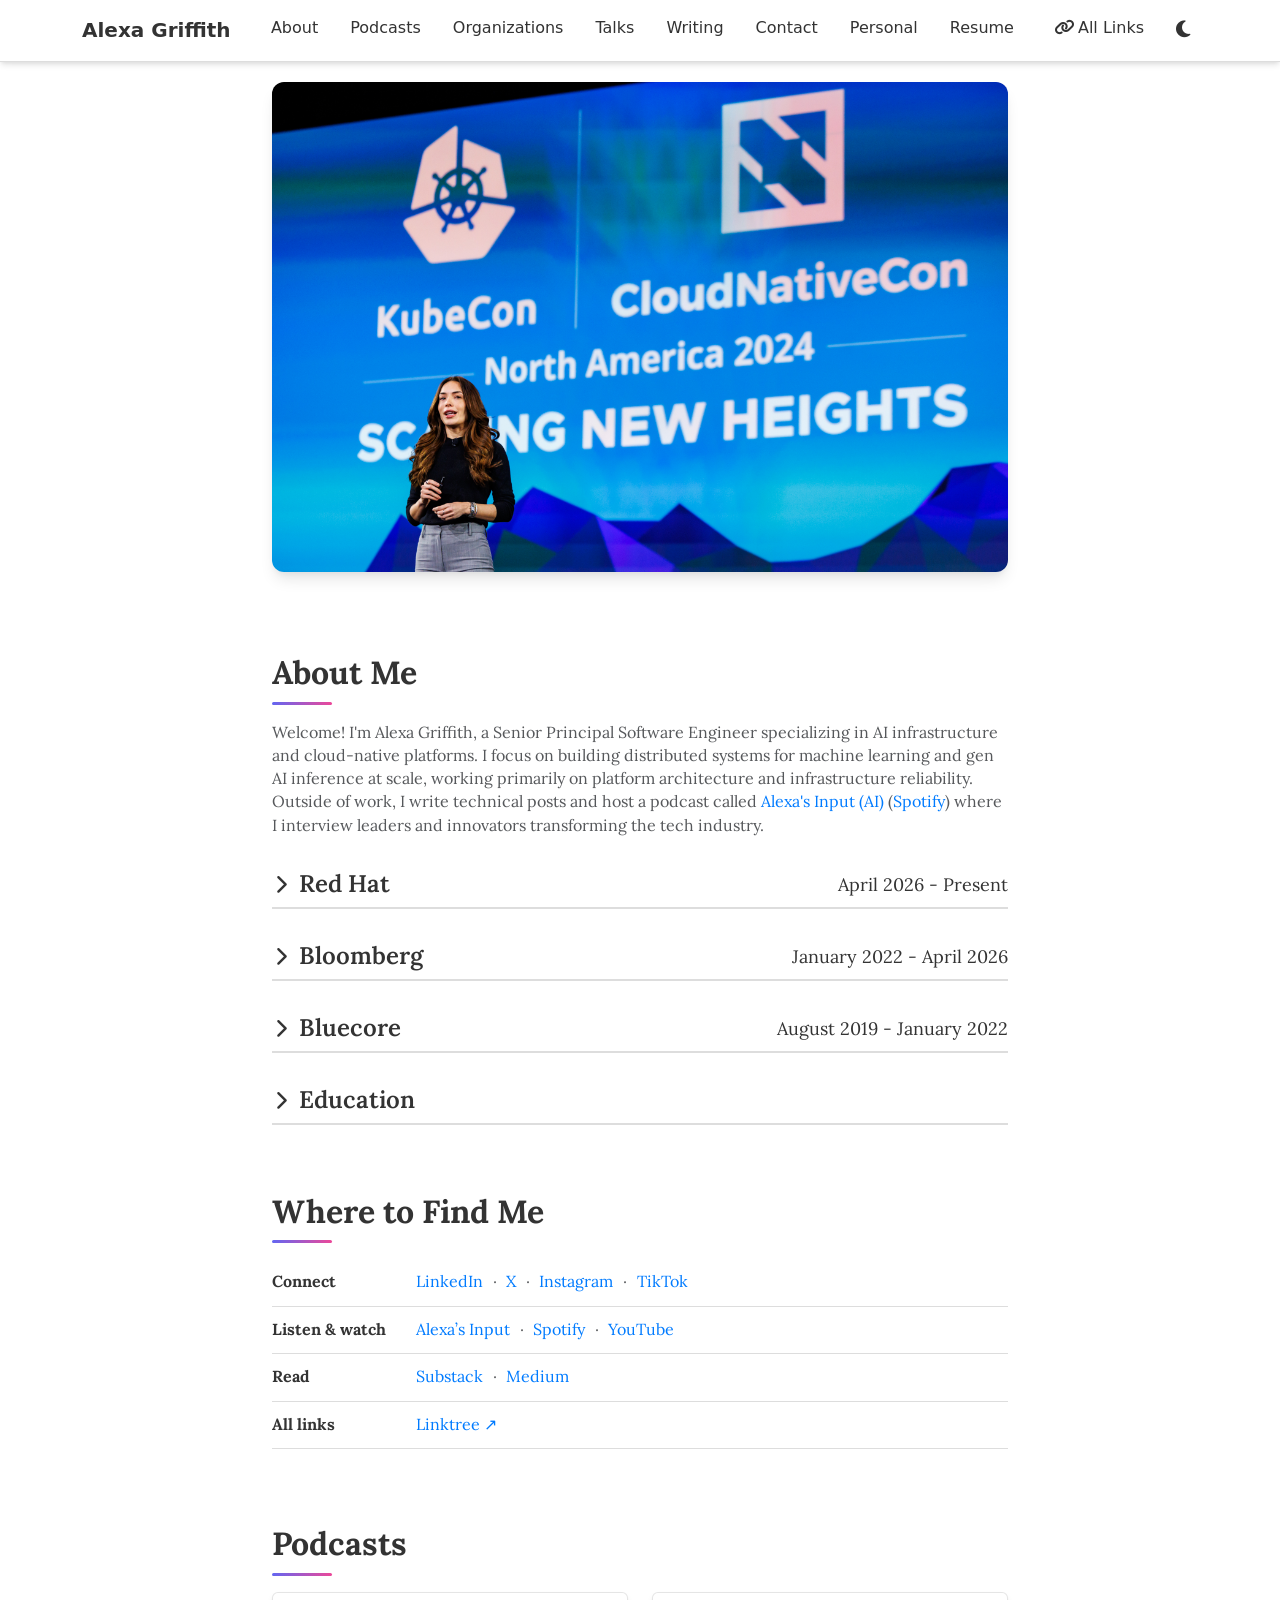
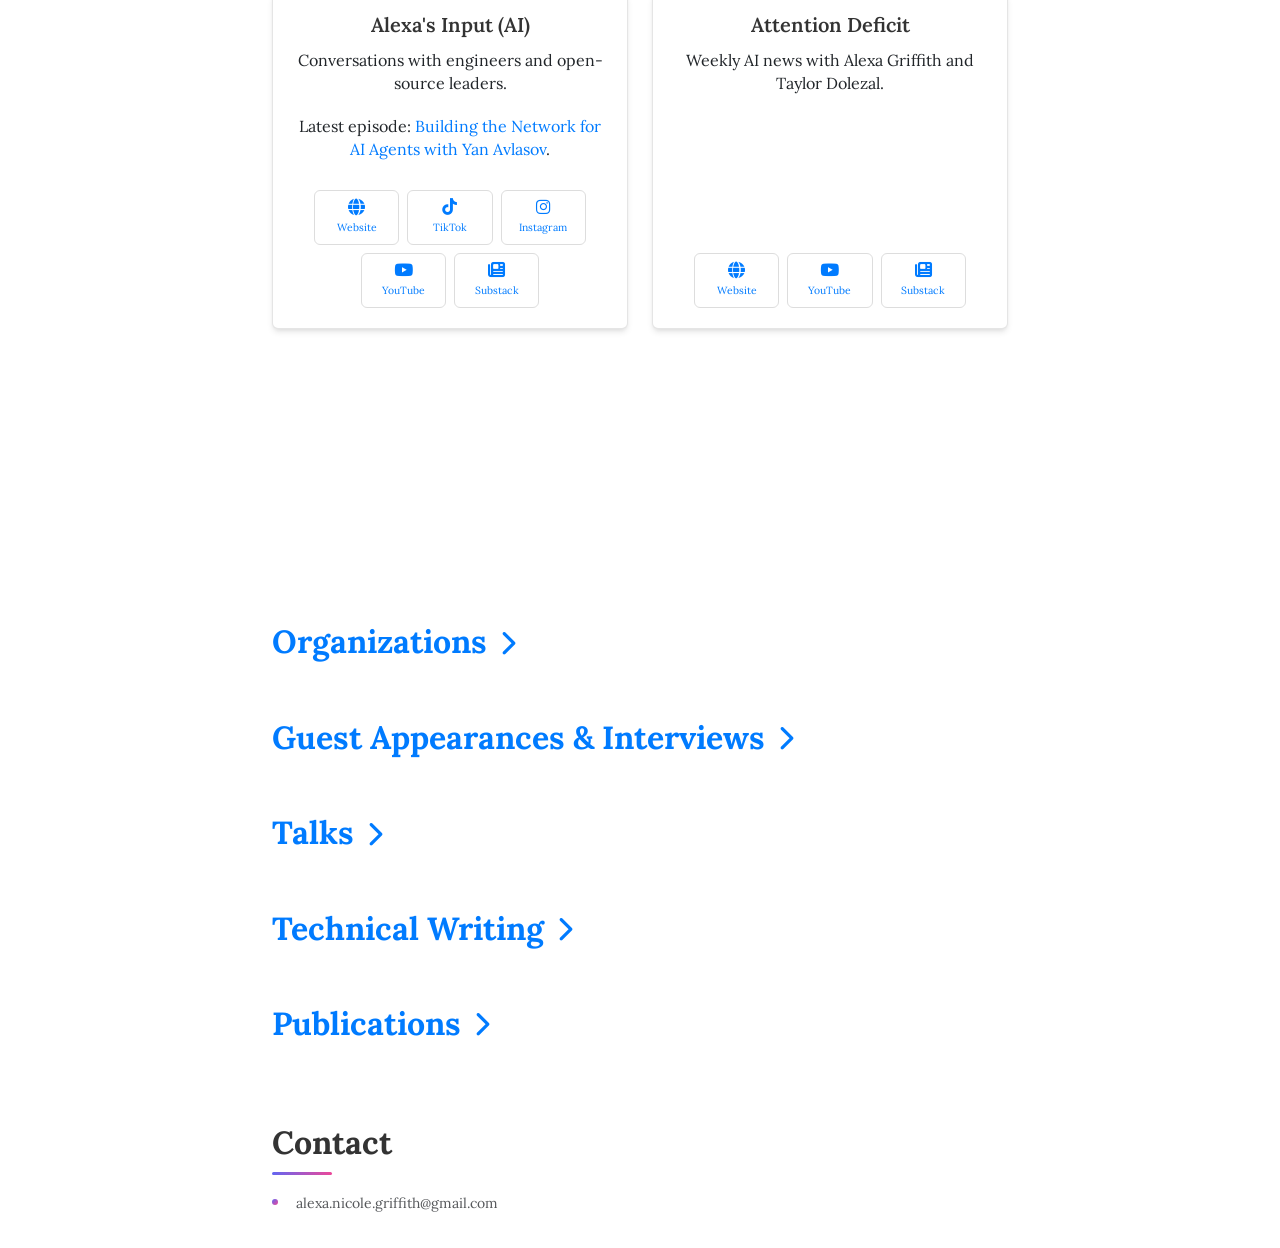
==== commit 54a8c5ca: "Restore latest podcast article link in current layout" ====
--- a/index.html
+++ b/index.html
@@ -193,6 +193,7 @@
                                 <div class="card-body">
                                     <h3 class="card-title" id="alexas-input-title">Alexa's Input (AI)</h3>
                                     <p>Conversations with engineers and open-source leaders.</p>
+                                    <p>Latest episode: <a href="https://alexasinput.substack.com/p/building-the-network-for-ai-agents">Building the Network for AI Agents with Yan Avlasov</a>.</p>
                                     <div class="podcast-socials" aria-label="Alexa&#x27;s Input links">
                                         <a href="https://alexasinputai.com" class="podcast-social" aria-label="Alexa&#x27;s Input on Website" title="Website"><i class="fas fa-globe" aria-hidden="true"></i><span>Website</span></a>
                                         <a href="https://www.tiktok.com/@alexasinput" class="podcast-social" aria-label="Alexa&#x27;s Input on TikTok" title="TikTok"><i class="fab fa-tiktok" aria-hidden="true"></i><span>TikTok</span></a>
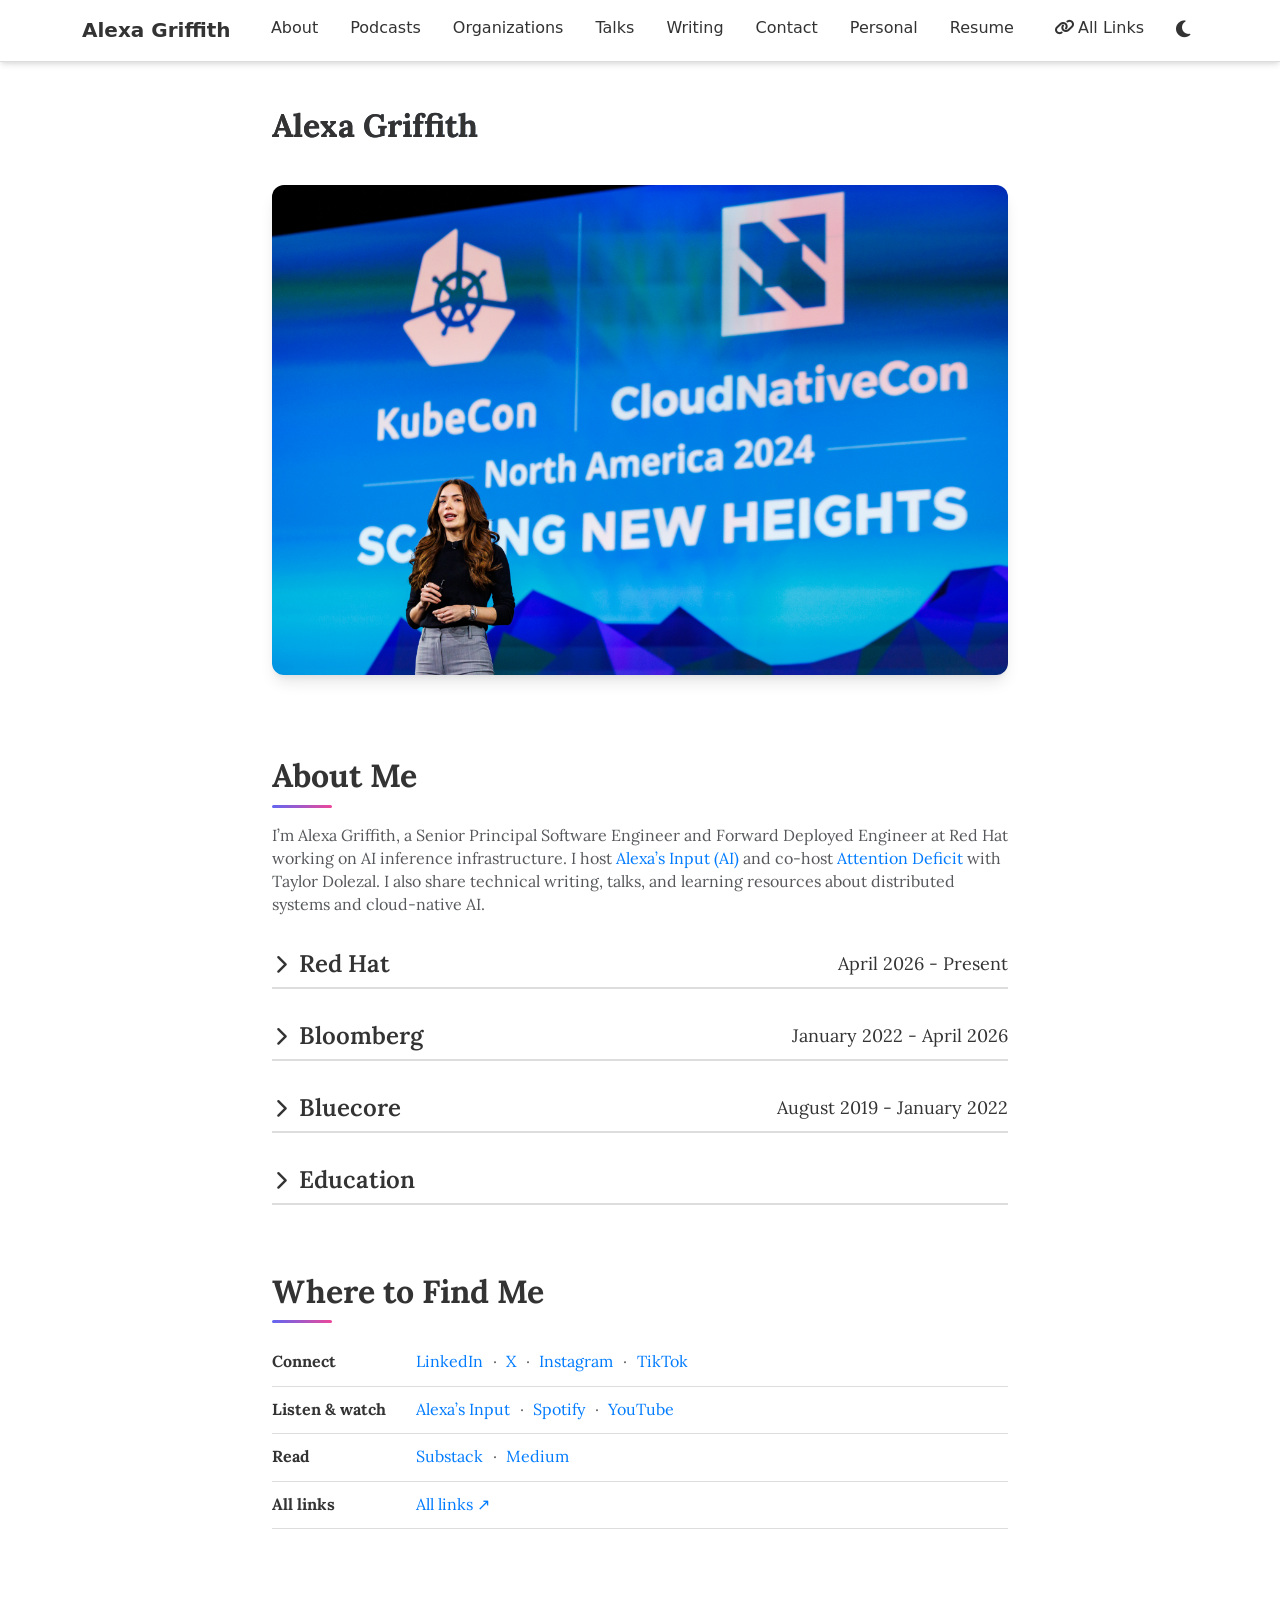
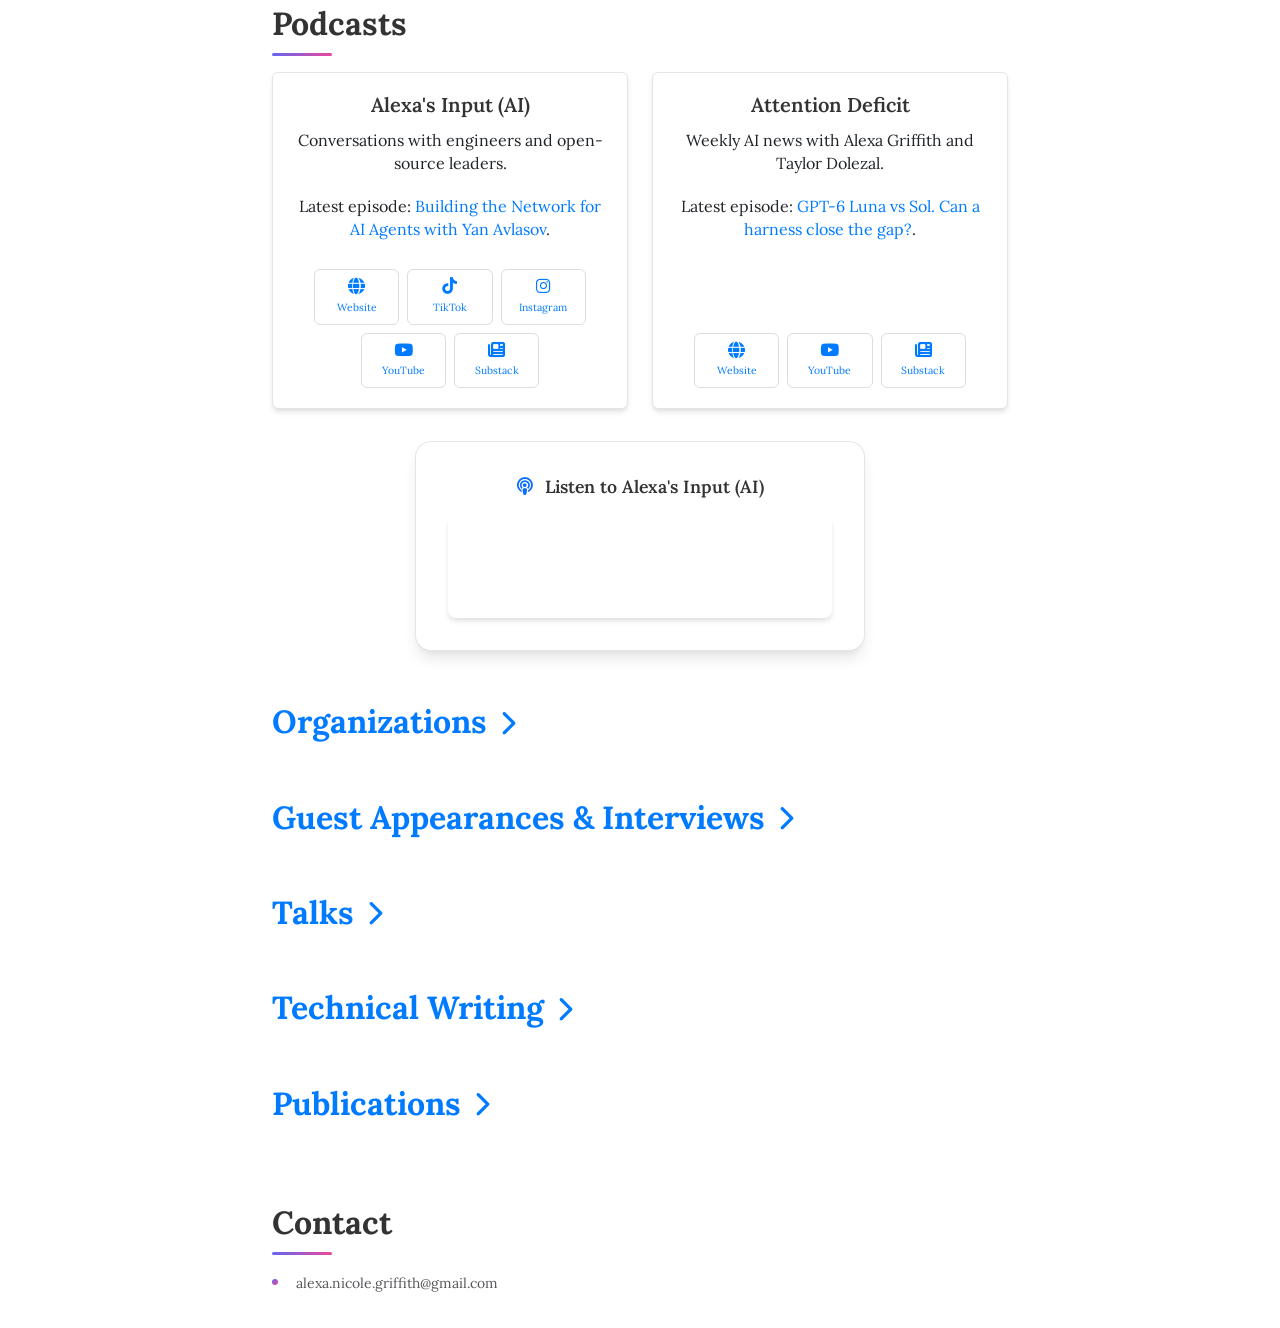
==== commit e692c7ec: "Align public profile, podcast links, CNCF roles and KubeCon resources" ====
--- a/index.html
+++ b/index.html
@@ -55,62 +55,91 @@
 
     <!-- Schema.org Structured Data -->
     <script type="application/ld+json">
+{
+  "@context": "https://schema.org",
+  "@type": "Person",
+  "name": "Alexa Griffith",
+  "alternateName": [
+    "Alexa Nicole Griffith"
+  ],
+  "jobTitle": "Senior Principal Software Engineer and Forward Deployed Engineer",
+  "description": "Alexa Griffith is a Senior Principal Software Engineer and Forward Deployed Engineer at Red Hat working on AI inference infrastructure. She hosts Alexa’s Input (AI) and co-hosts Attention Deficit with Taylor Dolezal.",
+  "worksFor": {
+    "@type": "Organization",
+    "name": "Red Hat",
+    "sameAs": "https://www.redhat.com"
+  },
+  "url": "https://alexagriffith.com",
+  "image": "https://alexagriffith.com/assets/img/keynote-talking.jpg",
+  "sameAs": [
+    "https://www.linkedin.com/in/alexa-griffith/",
+    "https://github.com/alexagriffith",
+    "https://x.com/alexa_griffith_",
+    "https://medium.com/@alexagriffith",
+    "https://linktr.ee/alexagriffith"
+  ],
+  "knowsAbout": [
+    "Artificial Intelligence",
+    "AI Infrastructure",
+    "Machine Learning",
+    "GenAI",
+    "LLM Inference",
+    "Kubernetes",
+    "KServe",
+    "Cloud Native Computing",
+    "Distributed Systems",
+    "Software Engineering",
+    "Envoy Gateway",
+    "vLLM",
+    "Platform Engineering"
+  ],
+  "hasOccupation": {
+    "@type": "Occupation",
+    "name": "Software Engineer",
+    "occupationalCategory": "15-1252.00",
+    "skills": "AI Infrastructure, Kubernetes, Distributed Systems, Machine Learning, GenAI"
+  },
+  "alumniOf": {
+    "@type": "CollegeOrUniversity",
+    "name": "University of Tennessee, Knoxville",
+    "sameAs": "https://www.utk.edu"
+  },
+  "email": "alexa.nicole.griffith@gmail.com",
+  "award": [
+    "SETCA 2019 Poster Award"
+  ],
+  "@id": "https://alexagriffith.com/#person",
+  "memberOf": {
+    "@type": "Organization",
+    "name": "Cloud Native Computing Foundation",
+    "url": "https://www.cncf.io/"
+  },
+  "subjectOf": [
     {
-      "@context": "https://schema.org",
-      "@type": "Person",
-      "name": "Alexa Griffith",
-      "alternateName": ["Alexa Nicole Griffith"],
-      "jobTitle": "Senior Principal Software Engineer",
-      "description": "Senior Principal Software Engineer specializing in AI infrastructure, cloud-native platforms, and machine learning systems at scale. CNCF TAG Infrastructure Tech Lead, KServe contributor, conference speaker, and technical podcast host.",
-      "worksFor": {
-        "@type": "Organization",
-        "name": "Red Hat",
-        "sameAs": "https://www.redhat.com"
-      },
-      "url": "https://alexagriffith.com",
-      "image": "https://alexagriffith.com/assets/img/keynote-talking.jpg",
-      "sameAs": [
-        "https://www.linkedin.com/in/alexa-griffith/",
-        "https://github.com/alexagriffith",
-        "https://x.com/alexa_griffith_",
-        "https://www.youtube.com/@alexasinput",
-        "https://medium.com/@alexagriffith",
-        "https://alexasinput.substack.com",
-        "https://alexasinputai.com",
-        "https://linktr.ee/alexagriffith"
-      ],
-      "knowsAbout": [
-        "Artificial Intelligence",
-        "AI Infrastructure",
-        "Machine Learning",
-        "GenAI",
-        "LLM Inference",
-        "Kubernetes",
-        "KServe",
-        "Cloud Native Computing",
-        "Distributed Systems",
-        "Software Engineering",
-        "Envoy Gateway",
-        "vLLM",
-        "Platform Engineering"
-      ],
-      "hasOccupation": {
-        "@type": "Occupation",
-        "name": "Software Engineer",
-        "occupationalCategory": "15-1252.00",
-        "skills": "AI Infrastructure, Kubernetes, Distributed Systems, Machine Learning, GenAI"
-      },
-      "alumniOf": {
-        "@type": "CollegeOrUniversity",
-        "name": "University of Tennessee, Knoxville",
-        "sameAs": "https://www.utk.edu"
-      },
-      "email": "alexa.nicole.griffith@gmail.com",
-      "award": [
-        "CNCF TAG Infrastructure Tech Lead",
-        "SETCA 2019 Poster Award"
+      "@type": "PodcastSeries",
+      "name": "Alexa’s Input (AI)",
+      "url": "https://alexasinputai.com/",
+      "author": {
+        "@id": "https://alexagriffith.com/#person"
+      }
+    },
+    {
+      "@type": "PodcastSeries",
+      "name": "Attention Deficit",
+      "url": "https://www.attentiondeficit.ai/",
+      "author": [
+        {
+          "@id": "https://alexagriffith.com/#person"
+        },
+        {
+          "@type": "Person",
+          "name": "Taylor Dolezal",
+          "url": "https://onlydole.dev/"
+        }
       ]
     }
+  ]
+}
     </script>
 </head>
 
@@ -135,7 +164,7 @@
                     <li class="nav-item"><a class="nav-link" href="#contact">Contact</a></li>
                     <li class="nav-item"><a class="nav-link" href="personal.html">Personal</a></li>
                     <li class="nav-item"><a class="nav-link" href="resume.html">Resume</a></li>
-                    <li class="nav-item"><a class="nav-link btn btn-outline-primary btn-sm ms-2 px-3" href="https://linktr.ee/alexagriffith" target="_blank" rel="noopener"><i class="fas fa-link me-1"></i>All Links</a></li>
+                    <li class="nav-item"><a class="nav-link btn btn-outline-primary btn-sm ms-2 px-3" href="https://alexagriffith.com/links/" target="_blank" rel="noopener"><i class="fas fa-link me-1"></i>All Links</a></li>
                     <li class="nav-item">
                         <button class="btn btn-sm" onclick="toggleTheme()" id="themeToggle" aria-label="Toggle dark mode">
                             <i class="fas fa-moon"></i>
@@ -151,11 +180,12 @@
             <div class="row">
                 <div class="col-lg-10 col-xl-8 offset-lg-1 offset-xl-2">
                     <div class="intro">
+                        <h1>Alexa Griffith</h1>
                         <img class="img-fluid" src="assets/img/keynote-talking.jpg" alt="Alexa Griffith speaking at a conference">
                     </div>
                     <div class="text">
                         <h2 id="about">About Me</h2>
-                        <p> Welcome! I'm Alexa Griffith, a Senior Principal Software Engineer specializing in AI infrastructure and cloud-native platforms. I focus on building distributed systems for machine learning and gen AI inference at scale, working primarily on platform architecture and infrastructure reliability. Outside of work, I write technical posts and host a podcast called <a href="https://alexasinputai.com">Alexa's Input (AI)</a> (<a href="https://open.spotify.com/show/1tnV8Qk6SEw1Dr9Tqikr0H">Spotify</a>) where I interview leaders and innovators transforming the tech industry. </p>
+                        <p><!-- presence:bio:start -->I’m Alexa Griffith, a Senior Principal Software Engineer and Forward Deployed Engineer at Red Hat working on AI inference infrastructure. I host <a href="https://alexasinputai.com/">Alexa’s Input (AI)</a> and co-host <a href="https://www.attentiondeficit.ai/">Attention Deficit</a> with Taylor Dolezal. I also share technical writing, talks, and learning resources about distributed systems and cloud-native AI.<!-- presence:bio:end --></p>
 
                         <h3><button class="section-toggle about-toggle" type="button" data-bs-toggle="collapse" data-bs-target="#redHatContent" aria-expanded="false" aria-controls="redHatContent"><i class="fas fa-chevron-down toggle-icon" aria-hidden="true"></i> Red Hat <span class="experience-date">April 2026 - Present</span></button></h3>
                         <div class="collapse" id="redHatContent">
@@ -183,7 +213,7 @@
                                 <tr><th scope="row">Connect</th><td><a href="https://www.linkedin.com/in/alexa-griffith/">LinkedIn</a> <span aria-hidden="true">·</span> <a href="https://x.com/alexa_griffith_">X</a> <span aria-hidden="true">·</span> <a href="https://www.instagram.com/alexasinput/">Instagram</a> <span aria-hidden="true">·</span> <a href="https://www.tiktok.com/@alexasinput">TikTok</a></td></tr>
                                 <tr><th scope="row">Listen &amp; watch</th><td><a href="https://alexasinputai.com">Alexa’s Input</a> <span aria-hidden="true">·</span> <a href="https://open.spotify.com/show/1tnV8Qk6SEw1Dr9Tqikr0H">Spotify</a> <span aria-hidden="true">·</span> <a href="https://www.youtube.com/@alexasinput">YouTube</a></td></tr>
                                 <tr><th scope="row">Read</th><td><a href="https://alexasinput.substack.com">Substack</a> <span aria-hidden="true">·</span> <a href="https://medium.com/@alexagriffith">Medium</a></td></tr>
-                                <tr><th scope="row">All links</th><td><a href="https://linktr.ee/alexagriffith">Linktree ↗</a></td></tr>
+                                <tr><th scope="row">All links</th><td><a href="https://alexagriffith.com/links/">All links ↗</a></td></tr>
                             </tbody>
                         </table>
 
@@ -193,7 +223,7 @@
                                 <div class="card-body">
                                     <h3 class="card-title" id="alexas-input-title">Alexa's Input (AI)</h3>
                                     <p>Conversations with engineers and open-source leaders.</p>
-                                    <p>Latest episode: <a href="https://alexasinput.substack.com/p/building-the-network-for-ai-agents">Building the Network for AI Agents with Yan Avlasov</a>.</p>
+                                    <!-- presence:latest-alexas-input:start --><p>Latest episode: <a href="https://alexasinput.substack.com/p/building-the-network-for-ai-agents">Building the Network for AI Agents with Yan Avlasov</a>.</p><!-- presence:latest-alexas-input:end -->
                                     <div class="podcast-socials" aria-label="Alexa&#x27;s Input links">
                                         <a href="https://alexasinputai.com" class="podcast-social" aria-label="Alexa&#x27;s Input on Website" title="Website"><i class="fas fa-globe" aria-hidden="true"></i><span>Website</span></a>
                                         <a href="https://www.tiktok.com/@alexasinput" class="podcast-social" aria-label="Alexa&#x27;s Input on TikTok" title="TikTok"><i class="fab fa-tiktok" aria-hidden="true"></i><span>TikTok</span></a>
@@ -207,8 +237,9 @@
                                 <div class="card-body">
                                     <h3 class="card-title" id="attention-deficit-title">Attention Deficit</h3>
                                     <p>Weekly AI news with Alexa Griffith and Taylor Dolezal.</p>
+                                    <!-- presence:latest-attention:start --><p>Latest episode: <a href="https://www.attentiondeficit.ai/episodes/ep008-gpt-6-luna-vs-sol-can-a-harness-close-the-gap">GPT-6 Luna vs Sol. Can a harness close the gap?</a>.</p><!-- presence:latest-attention:end -->
                                     <div class="podcast-socials" aria-label="Attention Deficit links">
-                                        <a href="https://attentiondeficit.ai" class="podcast-social" aria-label="Attention Deficit on Website" title="Website"><i class="fas fa-globe" aria-hidden="true"></i><span>Website</span></a>
+                                        <a href="https://www.attentiondeficit.ai/" class="podcast-social" aria-label="Attention Deficit on Website" title="Website"><i class="fas fa-globe" aria-hidden="true"></i><span>Website</span></a>
                                         <a href="https://www.youtube.com/@AttentionDeficitAI" class="podcast-social" aria-label="Attention Deficit on YouTube" title="YouTube"><i class="fab fa-youtube" aria-hidden="true"></i><span>YouTube</span></a>
                                         <a href="https://attentiondeficitpod.substack.com" class="podcast-social" aria-label="Attention Deficit on Substack" title="Substack"><i class="fas fa-newspaper" aria-hidden="true"></i><span>Substack</span></a>
                                     </div>
@@ -238,7 +269,8 @@
                                 <li> <a href="https://www.lfopensource.cn/kubecon-cloudnativecon-openinfra-summit-pytorch-conference-china/"> Program Committee Member - AI + ML + Agentic AI + Data Systems Track (KubeCon + CloudNativeCon + OpenInfra Summit + PyTorch Conference China 2026)  </a> </li>
                                 <li> <a href="https://events.linuxfoundation.org/kubecon-cloudnativecon-japan/"> Program Committee Member - AI + ML Track (Kubecon Japan 2026)  </a> </li>
                                 <li> <a href="https://events.linuxfoundation.org/kubecon-cloudnativecon-europe/co-located-events/cloud-native-ai-kubeflow-day/"> Program Committee Member - Cloud Native AI + Kubeflow Day (Kubecon EU 2026)  </a> </li>
-                                <li> <a href="https://github.com/cncf/toc/issues/1656#issuecomment-3103602987"> Technical Advisory Group (TAG) Infrastructure Tech Lead - CNCF  </a> </li>
+                                <li><a href="https://contribute.cncf.io/community/tags/infrastructure/">Tech Lead, TAG Infrastructure — CNCF</a></li>
+                            <li><a href="https://www.cncf.io/announcements/2026/11/10/cncf-launches-certified-kubernetes-network-engineer-certification-ckne-to-advance-production-ready-networking-skills-for-ai-era/">Subject Matter Expert, Kubernetes AI Associate (KAIA) certification development — CNCF / Linux Foundation Education</a></li>
                                 <li> Advisory Panel Member - Cloud Native Platform Engineer (CNPE) Advisory Council </li>
                                 <li> <a href="https://community.cncf.io/events/details/cncf-virtual-project-events-hosted-by-cncf-presents-virtual-envoycon-2025/"> Program Committee Member - EnvoyCon (Virtual) </a> </li>
                                 <li> <a href="https://events.linuxfoundation.org/kubecon-cloudnativecon-north-america/co-located-events/cloud-native-kubernetes-ai-day/"> Program Committee Member - Cloud Native + Kubernetes AI Day (Kubecon NA 2025)  </a> </li>
@@ -268,7 +300,10 @@
 
                         <div class="collapse" id="talksContent">
                         <h3>2026</h3>
-                        <ul>
+                        <p><a href="/kubecon/">KubeCon North America 2026: slides and learning resources</a></p>
+                        <ul>
+                            <li><a href="/kubecon/">Cache Me If You Can: LLM Inference with llm-d (with fun drawings)</a> — Alexa Griffith [KubeCon + CloudNativeCon North America]</li>
+                            <li><a href="/kubecon/">Cloud Native With a Chance of Tokens</a> — Alexa Griffith [KubeCon Learning Lounge TipTalk]</li>
                             <li> Fork Yeah: Choosing Your Own Adventure in Open Source - Alexa Griffith [Women+ in Open Source Forum, New York] </li>
                             <li> Embracing the Cringe: 7 Lessons from 70 Interviews - Alexa Griffith [Red Hat EMEA Remote Site Committee Lightning Talks] </li>
                             <li> <a href="https://www.meetup.com/new-york-site-reliability-engineering-tech-talks/events/313566093/?eventOrigin=group_calendar"> Dashboards & Dragons: Reliability Magic for AI Platforms - Alexa Griffith & Sal Furino </a> [Google SRE Meetup] </li>
@@ -318,8 +353,12 @@
                         <div class="collapse" id="writingContent">
                         <p><a href="https://developers.redhat.com/author/alexa-griffith" target="_blank" rel="noopener">All articles on Red Hat Developer <i class="fas fa-arrow-right"></i></a></p>
                         <ul>
-                            <li> <a href="https://developers.redhat.com/articles/2026/08/05/trace-kubernetes-resources-llm-d-model-serving"> Trace Kubernetes Resources for llm-d Model Serving </a> [August 2026] </li>
-                            <li> <a href="https://developers.redhat.com/articles/2026/06/16/red-hat-ai-inference-amazon-eks-kubernetes-resources"> Inside Red Hat AI Inference on EKS: Understanding the Kubernetes Resources </a> [June 2026] </li>
+                            <!-- presence:writing:start -->
+                            <li><a href="https://developers.redhat.com/articles/2026/08/27/llm-d-flow-control-priority-queuing-for-shared-gpu-inference">llm-d flow control: Priority queuing for shared GPU inference</a> [August 27, 2026]</li>
+                            <li><a href="https://developers.redhat.com/articles/2026/08/13/how-llm-d-routes-model-inference-traffic-amazon-eks">How llm-d routes model inference traffic on Amazon EKS</a> [August 13, 2026]</li>
+                            <!-- presence:writing:end -->
+                            <li> <a href="https://developers.redhat.com/articles/2026/08/05/trace-kubernetes-resources-llm-d-model-serving"> Trace Kubernetes resources for llm-d model serving </a> [August 5, 2026] </li>
+                            <li> <a href="https://developers.redhat.com/articles/2026/06/16/red-hat-ai-inference-amazon-eks-kubernetes-resources"> Red Hat AI Inference on Amazon EKS: Exploring the Kubernetes resources </a> [June 16, 2026] </li>
                             <li> <a href="https://theagentrouter.ai/blog/envoy-ai-gateway-reference-architecture/"> A Reference Architecture for Adopters of Envoy AI Gateway </a> [July 2025] </li>
                             <li> <a href="https://kserve.github.io/website/0.15/blog/articles/2025-05-27-KServe-0.15-release/"> Announcing KServe v0.15: Advancing Generative AI Model Serving </a> [June 2025] </li>
                             <li> <a href="https://news.mlops.community/deliveries/dgTGyQkDANjOA9fOAwGUK0pWE05LpZPjFUjGkr0="> Trend and Vibes for 2025 (MLOps newsletter feature) </a> [January 2025] </li>
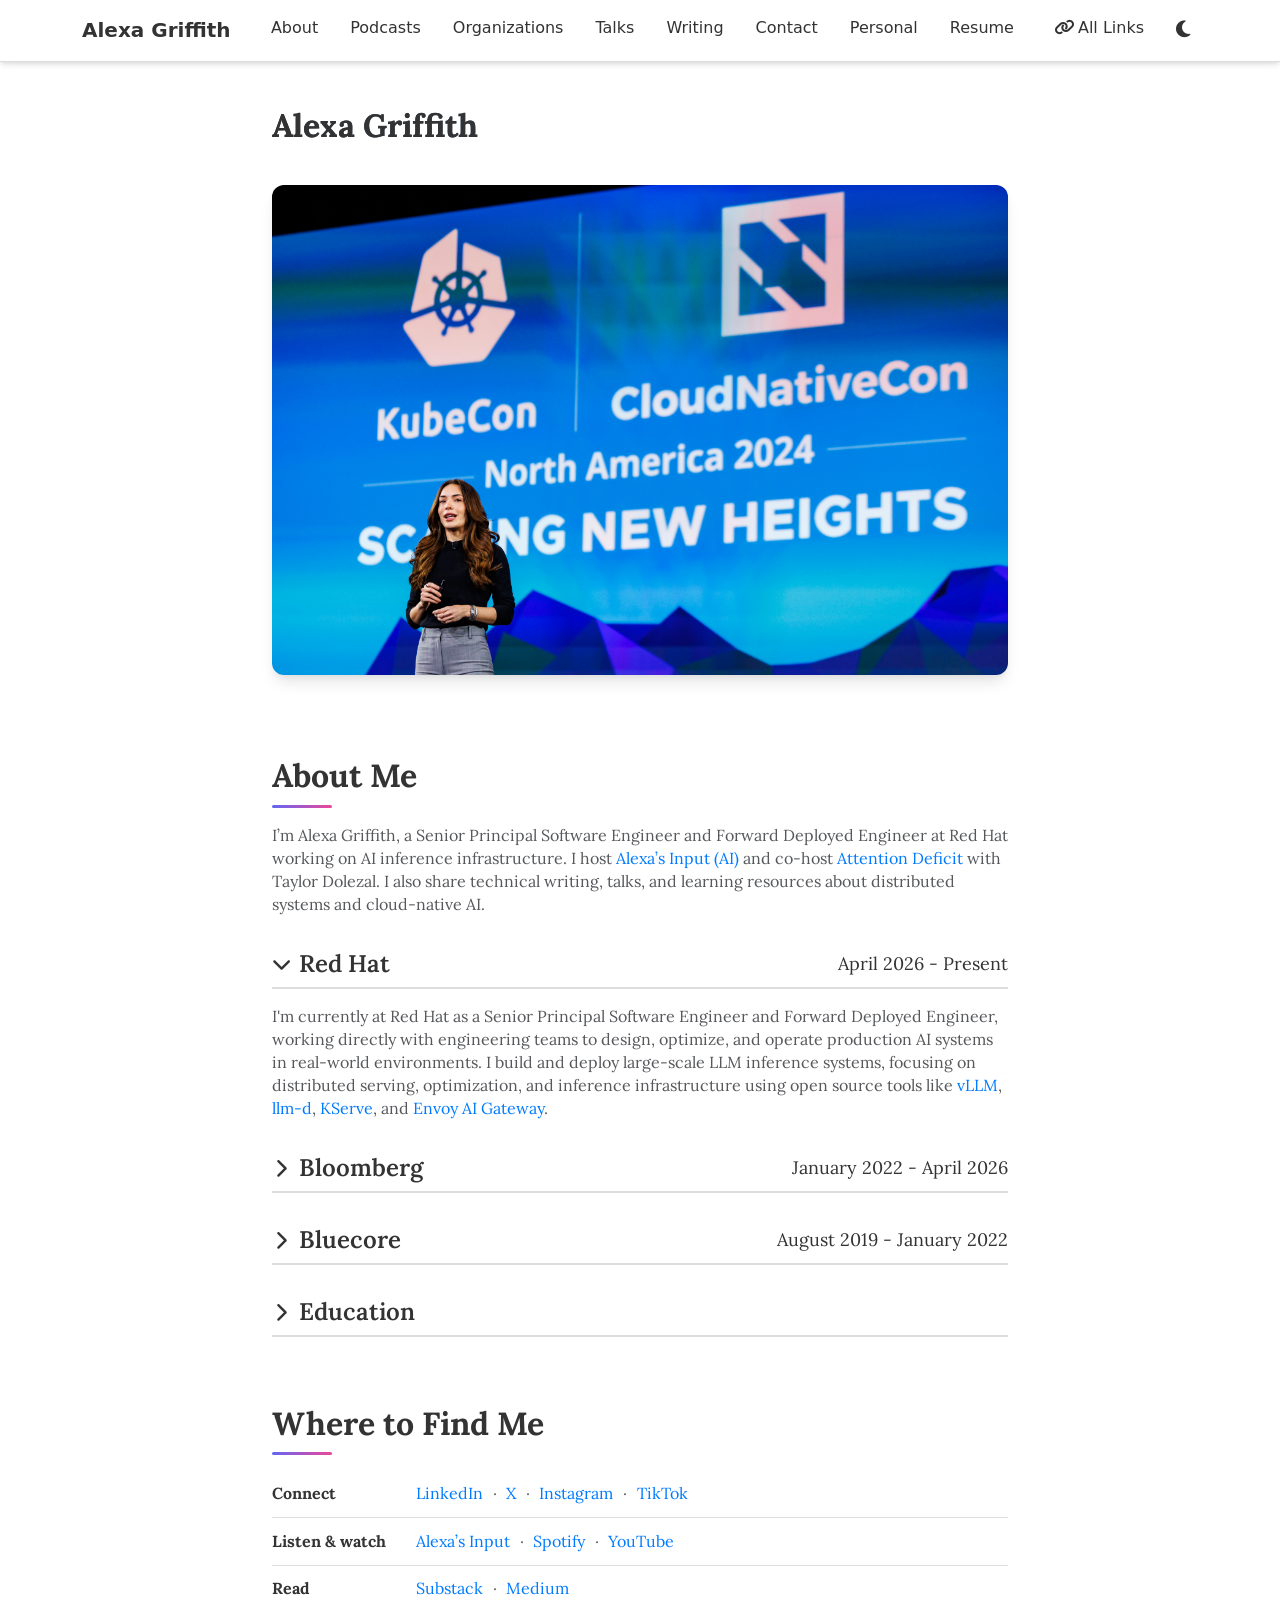
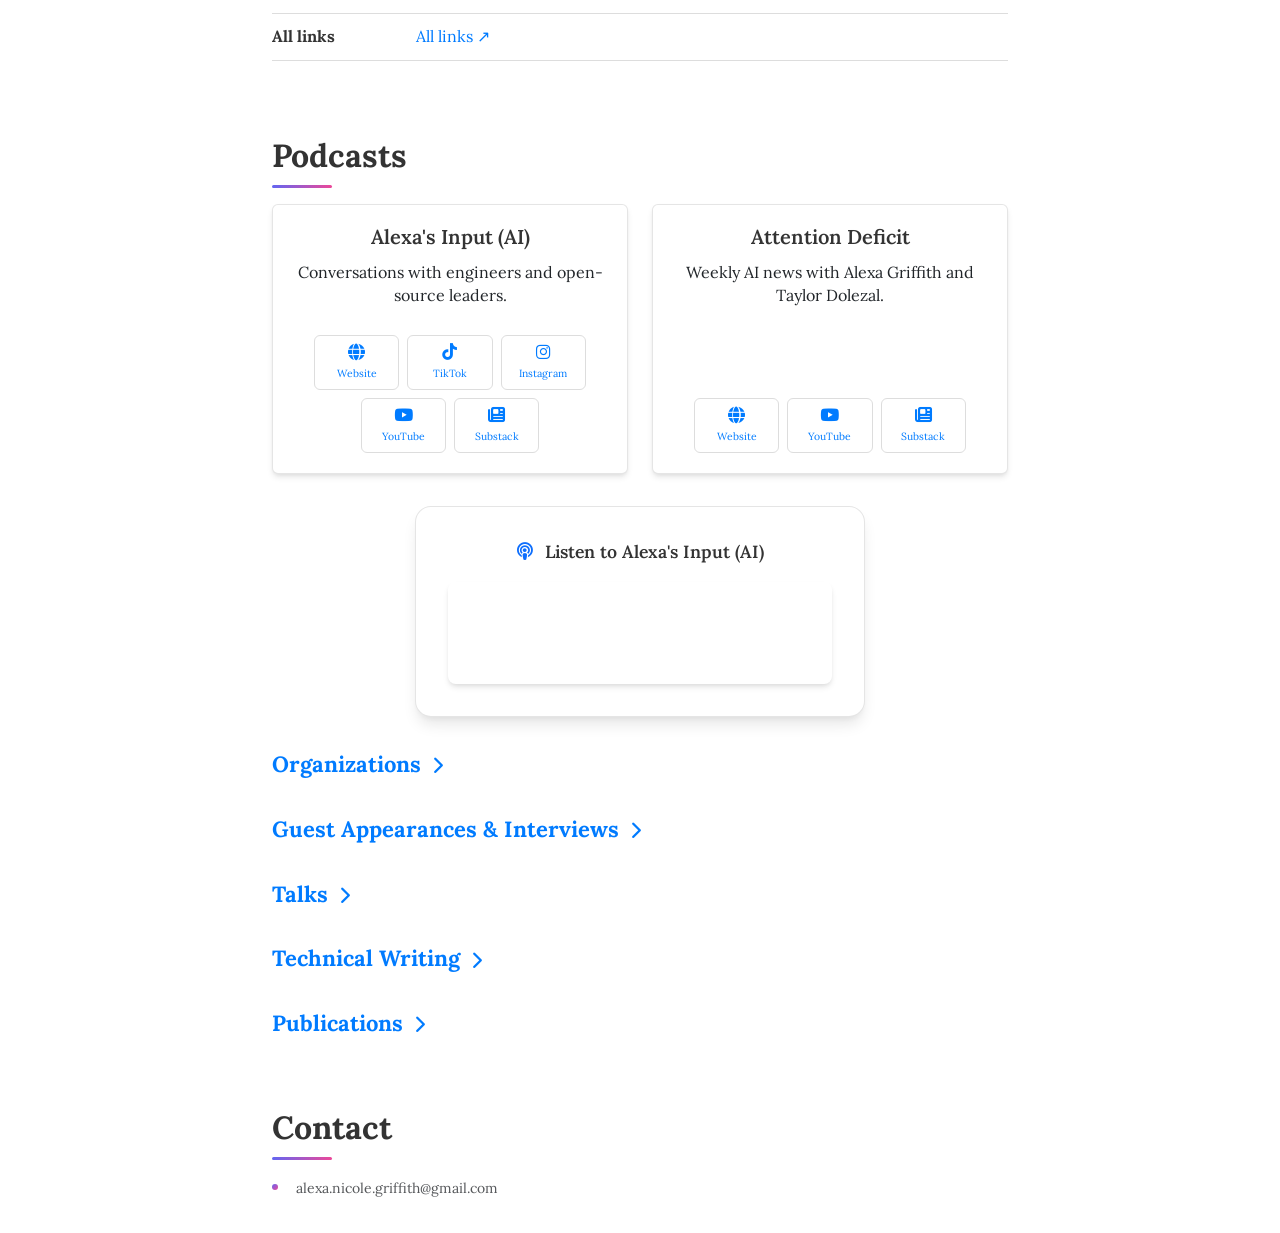
==== commit 45e2fb35: "Simplify homepage podcasts and compact archive sections" ====
--- a/index.html
+++ b/index.html
@@ -8,7 +8,7 @@
 
     <!-- SEO Meta Tags -->
     <link rel="canonical" href="https://alexagriffith.com/">
-    <meta name="description" content="Alexa Griffith is a Senior Principal Software Engineer at Red Hat specializing in AI infrastructure and distributed systems. CNCF TAG Infrastructure Tech Lead, KServe core contributor, conference keynote speaker, and host of Alexa's Input (AI) podcast.">
+    <meta name="description" content="Alexa Griffith is a Senior Principal Software Engineer and Forward Deployed Engineer at Red Hat working on AI inference infrastructure. She hosts Alexa’s Input (AI) and co-hosts Attention Deficit with Taylor Dolezal.">
     <meta name="keywords" content="Alexa Griffith, AI Infrastructure, KServe, Kubernetes, Cloud Native, CNCF, Red Hat, Machine Learning, GenAI, LLM Inference, vLLM, Envoy AI Gateway, Platform Engineering, Distributed Systems">
     <meta name="author" content="Alexa Griffith">
     <meta name="robots" content="index, follow">
@@ -16,15 +16,15 @@
     <!-- Open Graph / Facebook -->
     <meta property="og:type" content="website">
     <meta property="og:url" content="https://alexagriffith.com/">
-    <meta property="og:title" content="Alexa Griffith - AI Platform Engineer">
-    <meta property="og:description" content="Senior Principal Software Engineer at Red Hat. Forward Deployed Engineer building production AI systems. CNCF TAG Infrastructure Tech Lead, KServe contributor, cloud-native expert.">
+    <meta property="og:title" content="Alexa Griffith - Senior Principal Software Engineer | Red Hat AI Infrastructure">
+    <meta property="og:description" content="Alexa Griffith is a Senior Principal Software Engineer and Forward Deployed Engineer at Red Hat working on AI inference infrastructure. She hosts Alexa’s Input (AI) and co-hosts Attention Deficit with Taylor Dolezal.">
     <meta property="og:image" content="https://alexagriffith.com/assets/img/keynote-talking.jpg">
 
     <!-- Twitter -->
     <meta property="twitter:card" content="summary_large_image">
     <meta property="twitter:url" content="https://alexagriffith.com/">
-    <meta property="twitter:title" content="Alexa Griffith - AI Platform Engineer">
-    <meta property="twitter:description" content="Senior Principal Software Engineer at Red Hat. Forward Deployed Engineer building production AI systems. CNCF TAG Infrastructure Tech Lead, KServe contributor, cloud-native expert.">
+    <meta property="twitter:title" content="Alexa Griffith - Senior Principal Software Engineer | Red Hat AI Infrastructure">
+    <meta property="twitter:description" content="Alexa Griffith is a Senior Principal Software Engineer and Forward Deployed Engineer at Red Hat working on AI inference infrastructure. She hosts Alexa’s Input (AI) and co-hosts Attention Deficit with Taylor Dolezal.">
     <meta property="twitter:image" content="https://alexagriffith.com/assets/img/keynote-talking.jpg">
 
     <!-- Favicons -->
@@ -41,7 +41,7 @@
     <link href="https://cdn.jsdelivr.net/npm/bootstrap@5.3.3/dist/css/bootstrap.min.css" rel="stylesheet" integrity="sha384-QWTKZyjpPEjISv5WaRU9OFeRpok6YctnYmDr5pNlyT2bRjXh0JMhjY6hW+ALEwIH" crossorigin="anonymous">
     <link rel="stylesheet" href="https://cdnjs.cloudflare.com/ajax/libs/font-awesome/6.5.1/css/all.min.css" integrity="sha512-DTOQO9RWCH3ppGqcWaEA1BIZOC6xxalwEsw9c2QQeAIftl+Vegovlnee1c9QX4TctnWMn13TZye+giMm8e2LwA==" crossorigin="anonymous" referrerpolicy="no-referrer">
     <link rel="stylesheet" href="https://fonts.googleapis.com/css?family=Lora&display=swap">
-    <link rel="stylesheet" href="assets/css/Article-Clean.css?v=20260914-balanced-icons">
+    <link rel="stylesheet" href="assets/css/Article-Clean.css?v=20261123-compact-sections">
     <link rel="stylesheet" href="assets/css/styles.css">
 
     <!-- Prevent flash of light mode on page load -->
@@ -187,8 +187,8 @@
                         <h2 id="about">About Me</h2>
                         <p><!-- presence:bio:start -->I’m Alexa Griffith, a Senior Principal Software Engineer and Forward Deployed Engineer at Red Hat working on AI inference infrastructure. I host <a href="https://alexasinputai.com/">Alexa’s Input (AI)</a> and co-host <a href="https://www.attentiondeficit.ai/">Attention Deficit</a> with Taylor Dolezal. I also share technical writing, talks, and learning resources about distributed systems and cloud-native AI.<!-- presence:bio:end --></p>
 
-                        <h3><button class="section-toggle about-toggle" type="button" data-bs-toggle="collapse" data-bs-target="#redHatContent" aria-expanded="false" aria-controls="redHatContent"><i class="fas fa-chevron-down toggle-icon" aria-hidden="true"></i> Red Hat <span class="experience-date">April 2026 - Present</span></button></h3>
-                        <div class="collapse" id="redHatContent">
+                        <h3><button class="section-toggle about-toggle" type="button" data-bs-toggle="collapse" data-bs-target="#redHatContent" aria-expanded="true" aria-controls="redHatContent"><i class="fas fa-chevron-down toggle-icon" aria-hidden="true"></i> Red Hat <span class="experience-date">April 2026 - Present</span></button></h3>
+                        <div class="collapse show" id="redHatContent">
                             <p> I'm currently at Red Hat as a Senior Principal Software Engineer and Forward Deployed Engineer, working directly with engineering teams to design, optimize, and operate production AI systems in real-world environments. I build and deploy large-scale LLM inference systems, focusing on distributed serving, optimization, and inference infrastructure using open source tools like <a href="https://github.com/vllm-project/vllm">vLLM</a>, <a href="https://llm-d.ai/">llm-d</a>, <a href="https://github.com/kserve/kserve">KServe</a>, and <a href="https://theagentrouter.ai/">Envoy AI Gateway</a>. </p>
                         </div>
 
@@ -223,7 +223,6 @@
                                 <div class="card-body">
                                     <h3 class="card-title" id="alexas-input-title">Alexa's Input (AI)</h3>
                                     <p>Conversations with engineers and open-source leaders.</p>
-                                    <!-- presence:latest-alexas-input:start --><p>Latest episode: <a href="https://alexasinput.substack.com/p/building-the-network-for-ai-agents">Building the Network for AI Agents with Yan Avlasov</a>.</p><!-- presence:latest-alexas-input:end -->
                                     <div class="podcast-socials" aria-label="Alexa&#x27;s Input links">
                                         <a href="https://alexasinputai.com" class="podcast-social" aria-label="Alexa&#x27;s Input on Website" title="Website"><i class="fas fa-globe" aria-hidden="true"></i><span>Website</span></a>
                                         <a href="https://www.tiktok.com/@alexasinput" class="podcast-social" aria-label="Alexa&#x27;s Input on TikTok" title="TikTok"><i class="fab fa-tiktok" aria-hidden="true"></i><span>TikTok</span></a>
@@ -237,7 +236,6 @@
                                 <div class="card-body">
                                     <h3 class="card-title" id="attention-deficit-title">Attention Deficit</h3>
                                     <p>Weekly AI news with Alexa Griffith and Taylor Dolezal.</p>
-                                    <!-- presence:latest-attention:start --><p>Latest episode: <a href="https://www.attentiondeficit.ai/episodes/ep008-gpt-6-luna-vs-sol-can-a-harness-close-the-gap">GPT-6 Luna vs Sol. Can a harness close the gap?</a>.</p><!-- presence:latest-attention:end -->
                                     <div class="podcast-socials" aria-label="Attention Deficit links">
                                         <a href="https://www.attentiondeficit.ai/" class="podcast-social" aria-label="Attention Deficit on Website" title="Website"><i class="fas fa-globe" aria-hidden="true"></i><span>Website</span></a>
                                         <a href="https://www.youtube.com/@AttentionDeficitAI" class="podcast-social" aria-label="Attention Deficit on YouTube" title="YouTube"><i class="fab fa-youtube" aria-hidden="true"></i><span>YouTube</span></a>
@@ -300,11 +298,14 @@
 
                         <div class="collapse" id="talksContent">
                         <h3>2026</h3>
-                        <p><a href="/kubecon/">KubeCon North America 2026: slides and learning resources</a></p>
-                        <ul>
-                            <li><a href="/kubecon/">Cache Me If You Can: LLM Inference with llm-d (with fun drawings)</a> — Alexa Griffith [KubeCon + CloudNativeCon North America]</li>
+                        <p><a href="/kubecon/">KubeCon slides &amp; resources</a></p>
+                        <ul>
+                            <li><a href="https://www.youtube.com/watch?v=ixmKvIejJv4">Cache Me If You Can: LLM Inference with llm-d (with fun drawings)</a> — Alexa Griffith [KubeCon + CloudNativeCon North America]</li>
+                            <li><a href="https://www.youtube.com/watch?v=oWFO88oAHOY">Agents on the Platform: Four Perspectives on the Conversation We're Already Having in Private</a> — Kasper Borg Nissen, Juraci Paixão Kröhling, Joseph Sandoval, Jed Salazar &amp; Alexa Griffith [KubeCon + CloudNativeCon North America]</li>
+                            <li><a href="https://www.youtube.com/watch?v=WQ1q68vETAY">Cloud Native Infrastructure in the AI Era: A TAG Infrastructure Panel</a> — Dylan Page, Kashif Khan, Xing Yang, Mesut Oezdil &amp; Alexa Griffith [KubeCon + CloudNativeCon North America]</li>
                             <li><a href="/kubecon/">Cloud Native With a Chance of Tokens</a> — Alexa Griffith [KubeCon Learning Lounge TipTalk]</li>
                             <li> Fork Yeah: Choosing Your Own Adventure in Open Source - Alexa Griffith [Women+ in Open Source Forum, New York] </li>
+                            <li><a href="https://learnkube.com/learnkube-day-salt-lake-city-2026">On Learning in Public (Embracing the Cringe)</a> — Alexa Griffith [LearnKube Day, Salt Lake City · November 9, 2026]</li>
                             <li> Embracing the Cringe: 7 Lessons from 70 Interviews - Alexa Griffith [Red Hat EMEA Remote Site Committee Lightning Talks] </li>
                             <li> <a href="https://www.meetup.com/new-york-site-reliability-engineering-tech-talks/events/313566093/?eventOrigin=group_calendar"> Dashboards & Dragons: Reliability Magic for AI Platforms - Alexa Griffith & Sal Furino </a> [Google SRE Meetup] </li>
                             <li> Tools Powering the Age of GenAI - Erica Hughberg (Tetrate) & Alexa Griffith (Red Hat) [Datum Alt Cloud Meetup] </li>
@@ -330,7 +331,7 @@
                         <h3>2023</h3>
                         <ul>
                             <li> <a href="https://youtu.be/Yg58lp_R0R4"> Kubernetes Wonderland: Adventures in Platform Building </a> [Kubecon China] </li>
-                            <li> <a href="https://gracehoppercelebration.com/embed/"> Open Source Day Project: KServe </a> [Grace Hopper] </li>
+                            <li> Open Source Day Project: KServe [Grace Hopper] </li>
                             <li> <a href="https://www.youtube.com/watch?v=f6jMix46ZD8"> Red Light, Green Light: Traffic Security in the Service Mesh with Istio </a> [Kubecon EU] </li>
                         </ul>
 
@@ -360,7 +361,7 @@
                             <li> <a href="https://developers.redhat.com/articles/2026/08/05/trace-kubernetes-resources-llm-d-model-serving"> Trace Kubernetes resources for llm-d model serving </a> [August 5, 2026] </li>
                             <li> <a href="https://developers.redhat.com/articles/2026/06/16/red-hat-ai-inference-amazon-eks-kubernetes-resources"> Red Hat AI Inference on Amazon EKS: Exploring the Kubernetes resources </a> [June 16, 2026] </li>
                             <li> <a href="https://theagentrouter.ai/blog/envoy-ai-gateway-reference-architecture/"> A Reference Architecture for Adopters of Envoy AI Gateway </a> [July 2025] </li>
-                            <li> <a href="https://kserve.github.io/website/0.15/blog/articles/2025-05-27-KServe-0.15-release/"> Announcing KServe v0.15: Advancing Generative AI Model Serving </a> [June 2025] </li>
+                            <li> <a href="https://kserve.github.io/website/blog/kserve-0.15-release"> Announcing KServe v0.15: Advancing Generative AI Model Serving </a> [May 27, 2025] </li>
                             <li> <a href="https://news.mlops.community/deliveries/dgTGyQkDANjOA9fOAwGUK0pWE05LpZPjFUjGkr0="> Trend and Vibes for 2025 (MLOps newsletter feature) </a> [January 2025] </li>
                             <li> <a href="https://lfaidata.foundation/blog/2022/02/24/kserve-joins-lf-ai-data-as-new-incubation-project/"> KServe Joins LF AI & Data as New Incubation Project </a> [February 2022] </li>
                             <li> <a href="https://medium.com/@alexagriffith/top-podcast-episodes-2021-a2d1131b0beb"> Top Podcast Episodes 2021 </a> [January 2022] </li>
@@ -387,7 +388,7 @@
                         <div class="collapse" id="publicationsContent">
                         <ul>
                             <li> <a href="https://pubs.rsc.org/en/content/articlelanding/2022/cp/d2cp02124b"> [Fe4S4] cubane in sulfite reductases: new insights into bonding properties and reactivity </a> (<a href="https://chem.utk.edu/chemistry-department-hosts-2019-setca-meeting/">SETCA 2019 Poster Award</a>)</li>
-                            <li> <a href="https://voljournals.utk.edu/utk_chanhonoproj/2268/"> Computational Studies of Small Molecule Activation in Catalysis and Green Chemistry </a></li>
+                            <li> <a href="https://trace.tennessee.edu/handle/20.500.14382/10586"> Computational Studies of Small Molecule Activation in Catalysis and Green Chemistry </a></li>
                             <li> <a href="https://wellsinternationalfoundation.org/art-and-chemistry-project-beauford-delaneys-influence/"> Art and Chemistry Project: Beauford Delaney's Influence </a></li>
                         </ul>
                         </div>
--- a/assets/css/Article-Clean.css
+++ b/assets/css/Article-Clean.css
@@ -390,6 +390,19 @@
 .article-clean .text h2:has(.section-toggle) {
   display: block;
   width: 100%;
+  font-size: 1.375rem;
+  margin-top: 2rem;
+  margin-bottom: 1rem;
+}
+
+.article-clean .text h2 > .section-toggle {
+  font-size: inherit;
+}
+
+@media (max-width: 767px) {
+  .article-clean .text h2:has(.section-toggle) {
+    font-size: 1.25rem;
+  }
 }
 
 .article-clean .text ul {
